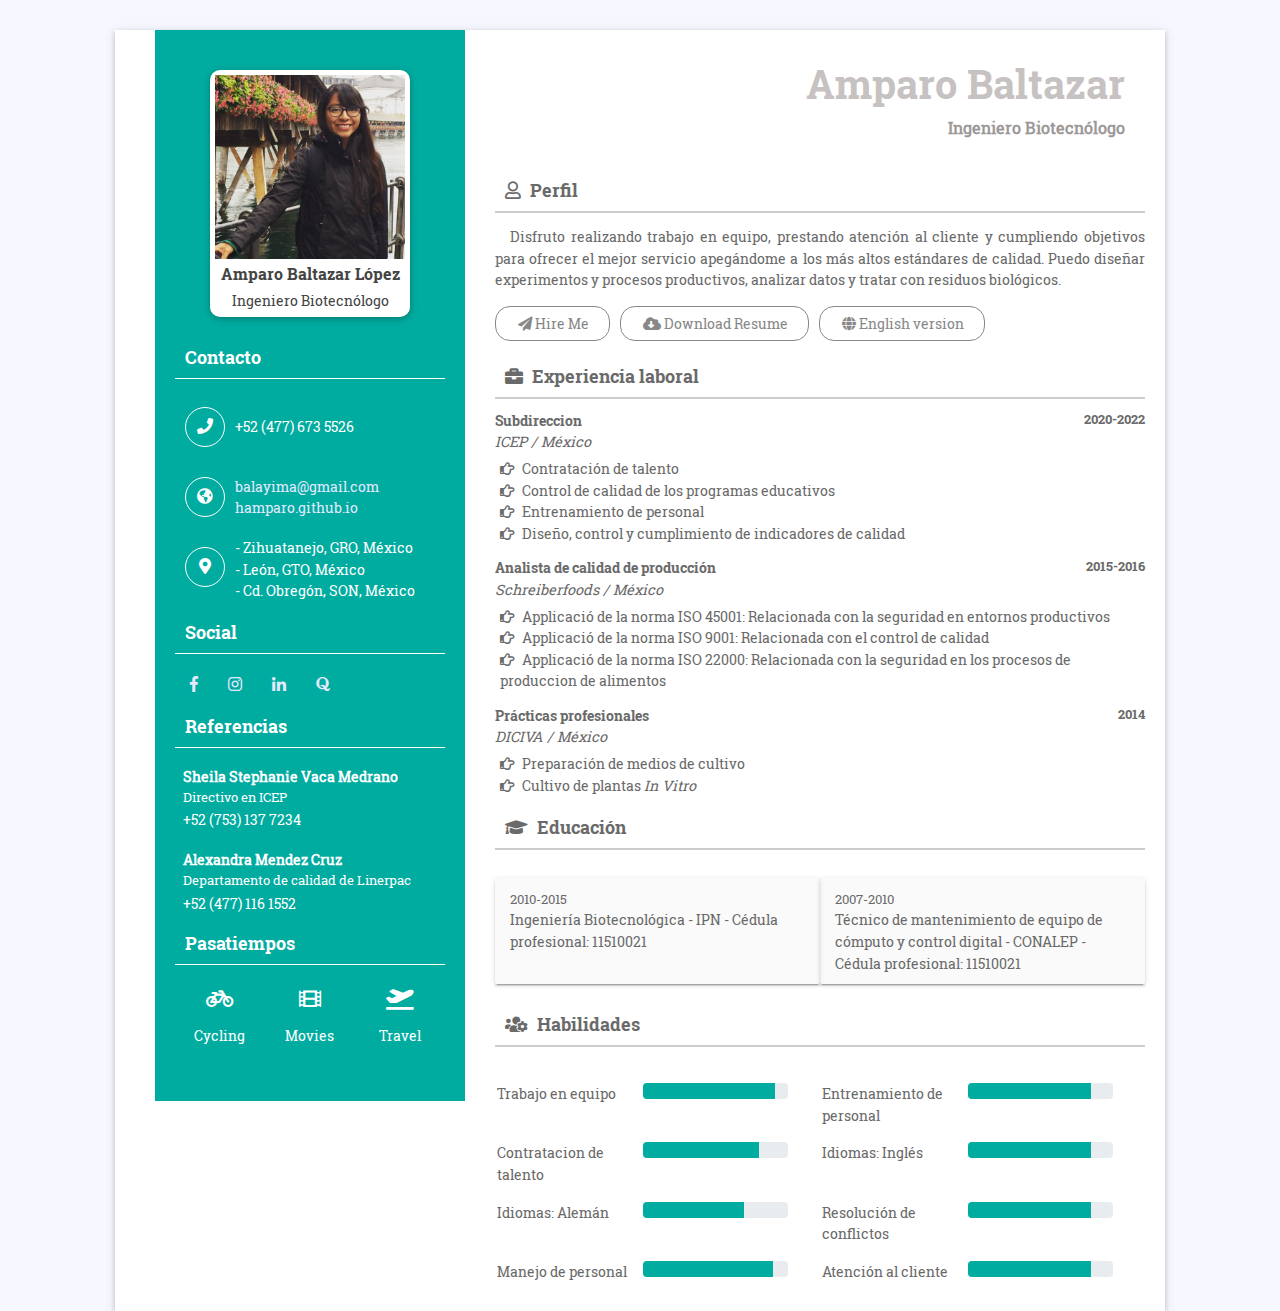
==== index_es.html @ c4317bfc "minor corrections" ====
<!doctype html>
<html lang="en">

<head>
    <meta charset="utf-8">
    <meta name="viewport" content="width=device-width, initial-scale=1, shrink-to-fit=no">
    <title> Amparo Baltazar López | Ingeniero Biotecnólogo</title>

    <link rel="shortcut icon" href="assets/images/fav.jpg">
    <link rel="stylesheet" href="assets/css/bootstrap.min.css">
    <link rel="stylesheet" href="assets/css/fontawsom-all.min.css">
    <link rel="stylesheet" type="text/css" href="assets/css/style.css" />
</head>

<body>
    <div class="container-fluid overcover">
        <div class="container profile-box">
            <div class="row">
                <div class="col-md-4 left-co">
                    <div class="left-side">
                        <div class="profile-info">
                            <img src="./assets/images/profileAmp.png" alt="">
                            <h3>Amparo Baltazar López</h3>
                            <span>Ingeniero Biotecnólogo</span>
                        </div>
                        <h4 class="ltitle">Contacto</h4>
                        <div class="contact-box pb0">
                            <div class="icon">
                                <i class="fas fa-phone"></i>
                            </div>
                            <div class="detail">
                                +52 (477) 673 5526
                            </div>
                        </div>
                        <div class="contact-box pb0">
                            <div class="icon">
                                <i class="fas fa-globe-americas"></i>
                            </div>
                            <div class="detail">
                                <a href="mailto:balayima@gmail.com">balayima@gmail.com</a> 
                                <br>
                                <a href="https://hamparo.github.io/">hamparo.github.io</a> 
                            </div>
                        </div>
                        <div class="contact-box">
                            <div class="icon">
                                <i class="fas fa-map-marker-alt"></i>
                            </div>
                            <div class="detail">
                                - Zihuatanejo, GRO, México
                                <br>
                                - León, GTO, México
                                <br>
                                - Cd. Obregón, SON, México
                            </div>
                        </div>
                        <h4 class="ltitle">Social</h4>
                        <ul class="row social-link no-margin">
                            <a href="https://www.facebook.com/amparo.baltazar.5"><li><i class="fab fa-facebook-f"></i></li></a>
                            <a href="https://www.instagram.com/hammparo/"><li><i class="fab fa-instagram"></i></li></a>
                            <!-- <li><i class="fab fa-google-plus-g"></i></li> -->
                            <a href="https://www.linkedin.com/in/amparo-baltazar-75599abb/?originalSubdomain=mx"><li><i class="fab fa-linkedin-in"></i></li></a>
                            <a href="https://es.quora.com/profile/Amparo-Baltazar-L%C3%B3pez"><li><i class="fab fa-quora"></i></li></a>
                        </ul>
                        <h4 class="ltitle">Referencias</h4>

                        <div class="refer-cov">
                            <b>Sheila Stephanie Vaca Medrano</b>
                            <p>Directivo en ICEP</p>
                            <span>+52 (753) 137 7234</span>
                        </div>
                        <div class="refer-cov">
                            <b>Alexandra Mendez Cruz</b>
                            <p>Departamento de calidad de Linerpac </p>
                            <span>+52 (477) 116 1552</span>
                        </div>
                        <h4 class="ltitle">Pasatiempos</h4>
                        <ul class="hoby row no-margin">
                            <!-- <li><i class="fas fa-pencil-alt"></i> <br> Writing</li> -->
                            <li><i class="fas fa-bicycle"></i> <br> Cycling</li>
                            <!-- <li><i class="fas fa-futbol"></i> <br> Football</li> -->
                            <li><i class="fas fa-film"></i><br> Movies</li>
                            <li><i class="fas fa-plane-departure"></i> <br>Travel</li>
                            <!-- <li><i class="fas fa-gamepad"></i> <br> Games</li> -->
                            
                        </ul>
                    </div>
                </div>
                <div class="col-md-8 rt-div">
                    <div class="rit-cover">
                        <div class="hotkey">
                            <h1 class="">Amparo Baltazar </h1>
                            <small>Ingeniero Biotecnólogo</small>
                        </div>
                        <h2 class="rit-titl"><i class="far fa-user"></i> Perfil</h2>
                        <div class="about">
                            <p>
                                Disfruto realizando trabajo en equipo, prestando atención al cliente y cumpliendo objetivos para ofrecer el mejor servicio apegándome a los más altos estándares de calidad. 
                                Puedo diseñar experimentos y procesos productivos, analizar datos y tratar con residuos biológicos. 
                            </p>
                            <div class="btn-ro row no-margin">
                                <ul class="btn-link">
                                    <li>
                                        <a href="mailto:balayima@gmail.com"><i class="fas fa-paper-plane"></i> Hire Me</a>
                                    </li>
                                    <li>
                                        <a href="#"><i class="fas fa-cloud-download-alt"></i> Download Resume</a>
                                    </li>
                                    <li>
                                        <a href="./index.html"><i class="fas fa-globe"></i> English version</a>
                                    </li>
                                </ul>
                            </div>
                        </div>

                        <h2 class="rit-titl"><i class="fas fa-briefcase"></i> Experiencia laboral</h2>
                        <div class="work-exp">
                            <h6> Subdireccion <span>2020-2022</span></h6>
                            <i>ICEP / México</i>
                            <ul>
                                <li><i class="far fa-hand-point-right"></i> Contratación de talento </li>
                                <li><i class="far fa-hand-point-right"></i> Control de calidad de los programas educativos </li>
                                <li><i class="far fa-hand-point-right"></i> Entrenamiento de personal </li>
                                <li><i class="far fa-hand-point-right"></i> Diseño, control y cumplimiento de indicadores de calidad </li>
                            </ul>
                        </div>
                        <div class="work-exp">
                            <h6> Analista de calidad de producción <span>2015-2016</span></h6>
                            <i>Schreiberfoods / México </i>
                            <ul>
                                <li><i class="far fa-hand-point-right"></i> Applicació de la norma ISO 45001: Relacionada con la seguridad en entornos productivos</li>
                                
                                <li><i class="far fa-hand-point-right"></i> Applicació de la norma ISO 9001: Relacionada con el control de calidad </li>
                                <li><i class="far fa-hand-point-right"></i> Applicació de la norma ISO 22000: Relacionada con la seguridad en los procesos de produccion de alimentos </li>
                            </ul>
                        </div>
                        <div class="work-exp">
                            <h6>Prácticas profesionales<span>2014</span></h6>
                            <i>DICIVA / México</i>
                            <ul>
                                <li><i class="far fa-hand-point-right"></i> Preparación de medios de cultivo </li>
                                <li><i class="far fa-hand-point-right"></i> Cultivo de plantas <i>In Vitro</i> </li>
                                
                            </ul>
                        </div>

                        <h2 class="rit-titl"><i class="fas fa-graduation-cap"></i> Educación</h2>
                        <div class="education">
                            <ul class="row no-margin">
                                <li class="col-md-6"><span>2010-2015</span> <br>
                                    Ingeniería Biotecnológica - IPN - Cédula profesional: 11510021</li>
                                <li class="col-md-6"><span>2007-2010</span> <br>
                                    Técnico de mantenimiento de equipo de cómputo y control digital - CONALEP - Cédula profesional: 11510021</li>
                                <!-- <li class="col-md-6"><span>2013-2015</span> <br>
                                    Master Degree - Cambridg University</li>
                                <li class="col-md-6"><span>2013-2015</span> <br>
                                    Master Degree - Cambridg University</li> -->
                            </ul>
                        </div>

                        <h2 class="rit-titl"><i class="fas fa-users-cog"></i> Habilidades</h2>
                        <div class="profess-cover row no-margin">
                            <div class="col-md-6">
                                <div class=" prog-row row">
                                    <div class="col-sm-6">
                                        Trabajo en equipo
                                    </div>
                                    <div class="col-sm-6">
                                        <div class="progress">
                                            <div class="progress-bar" role="progressbar" style="width: 91%" aria-valuenow="25" aria-valuemin="0" aria-valuemax="100"></div>
                                        </div>
                                    </div>
                                </div>
                            </div>
                            <div class="col-md-6">
                                <div class="row prog-row">
                                    <div class="col-sm-6">
                                        Entrenamiento de personal
                                    </div>
                                    <div class="col-sm-6">
                                        <div class="progress">
                                            <div class="progress-bar" role="progressbar" style="width: 85%" aria-valuenow="25" aria-valuemin="0" aria-valuemax="100"></div>
                                        </div>
                                    </div>
                                </div>
                            </div>

                            <div class="col-md-6">
                                <div class="row prog-row">
                                    <div class="col-sm-6">
                                        Contratacion de talento
                                    </div>
                                    <div class="col-sm-6">
                                        <div class="progress">
                                            <div class="progress-bar" role="progressbar" style="width: 80%" aria-valuenow="25" aria-valuemin="0" aria-valuemax="100"></div>
                                        </div>
                                    </div>
                                </div>
                            </div>
                            <div class="col-md-6">
                                <div class="row prog-row">
                                    <div class="col-sm-6">
                                        Idiomas: Inglés
                                    </div>
                                    <div class="col-sm-6">
                                        <div class="progress">
                                            <div class="progress-bar" role="progressbar" style="width: 85%" aria-valuenow="25" aria-valuemin="0" aria-valuemax="100"></div>
                                        </div>
                                    </div>
                                </div>
                            </div>
                            <div class="col-md-6">
                                <div class="row prog-row">
                                    <div class="col-sm-6">
                                        Idiomas: Alemán
                                    </div>
                                    <div class="col-sm-6">
                                        <div class="progress">
                                            <div class="progress-bar" role="progressbar" style="width: 70%" aria-valuenow="25" aria-valuemin="0" aria-valuemax="100"></div>
                                        </div>
                                    </div>
                                </div>
                            </div>
                            <div class="col-md-6">
                                <div class="row prog-row">
                                    <div class="col-sm-6">
                                        Resolución de conflictos
                                    </div>
                                    <div class="col-sm-6">
                                        <div class="progress">
                                            <div class="progress-bar" role="progressbar" style="width: 85%" aria-valuenow="25" aria-valuemin="0" aria-valuemax="100"></div>
                                        </div>
                                    </div>
                                </div>
                            </div>
                            <div class="col-md-6">
                                <div class="row prog-row">
                                    <div class="col-sm-6">
                                        Manejo de personal
                                    </div>
                                    <div class="col-sm-6">
                                        <div class="progress">
                                            <div class="progress-bar" role="progressbar" style="width: 90%" aria-valuenow="25" aria-valuemin="0" aria-valuemax="100"></div>
                                        </div>
                                    </div>
                                </div>
                            </div>
                            <div class="col-md-6">
                                <div class="row prog-row">
                                    <div class="col-sm-6">
                                        Atención al cliente
                                    </div>
                                    <div class="col-sm-6">
                                        <div class="progress">
                                            <div class="progress-bar" role="progressbar" style="width: 85%" aria-valuenow="25" aria-valuemin="0" aria-valuemax="100"></div>
                                        </div>
                                    </div>
                                </div>
                            </div>





                        </div>
                    </div>
                </div>
            </div>
        </div>
    </div>
</body>

<script src="assets/js/jquery-3.2.1.min.js"></script>
<script src="assets/js/popper.min.js"></script>
<script src="assets/js/bootstrap.min.js"></script>
<script src="assets/js/script.js"></script>


</html>
---- assets/css/fontawsom-all.min.css ----
/*!
 * Font Awesome Free 5.3.1 by @fontawesome - https://fontawesome.com
 * License - https://fontawesome.com/license/free (Icons: CC BY 4.0, Fonts: SIL OFL 1.1, Code: MIT License)
 */
.fa,.fab,.fal,.far,.fas{-moz-osx-font-smoothing:grayscale;-webkit-font-smoothing:antialiased;display:inline-block;font-style:normal;font-variant:normal;text-rendering:auto;line-height:1}.fa-lg{font-size:1.33333em;line-height:.75em;vertical-align:-.0667em}.fa-xs{font-size:.75em}.fa-sm{font-size:.875em}.fa-1x{font-size:1em}.fa-2x{font-size:2em}.fa-3x{font-size:3em}.fa-4x{font-size:4em}.fa-5x{font-size:5em}.fa-6x{font-size:6em}.fa-7x{font-size:7em}.fa-8x{font-size:8em}.fa-9x{font-size:9em}.fa-10x{font-size:10em}.fa-fw{text-align:center;width:1.25em}.fa-ul{list-style-type:none;margin-left:2.5em;padding-left:0}.fa-ul>li{position:relative}.fa-li{left:-2em;position:absolute;text-align:center;width:2em;line-height:inherit}.fa-border{border:.08em solid #eee;border-radius:.1em;padding:.2em .25em .15em}.fa-pull-left{float:left}.fa-pull-right{float:right}.fa.fa-pull-left,.fab.fa-pull-left,.fal.fa-pull-left,.far.fa-pull-left,.fas.fa-pull-left{margin-right:.3em}.fa.fa-pull-right,.fab.fa-pull-right,.fal.fa-pull-right,.far.fa-pull-right,.fas.fa-pull-right{margin-left:.3em}.fa-spin{animation:fa-spin 2s infinite linear}.fa-pulse{animation:fa-spin 1s infinite steps(8)}@keyframes fa-spin{0%{transform:rotate(0deg)}to{transform:rotate(1turn)}}.fa-rotate-90{-ms-filter:"progid:DXImageTransform.Microsoft.BasicImage(rotation=1)";transform:rotate(90deg)}.fa-rotate-180{-ms-filter:"progid:DXImageTransform.Microsoft.BasicImage(rotation=2)";transform:rotate(180deg)}.fa-rotate-270{-ms-filter:"progid:DXImageTransform.Microsoft.BasicImage(rotation=3)";transform:rotate(270deg)}.fa-flip-horizontal{-ms-filter:"progid:DXImageTransform.Microsoft.BasicImage(rotation=0, mirror=1)";transform:scaleX(-1)}.fa-flip-vertical{transform:scaleY(-1)}.fa-flip-horizontal.fa-flip-vertical,.fa-flip-vertical{-ms-filter:"progid:DXImageTransform.Microsoft.BasicImage(rotation=2, mirror=1)"}.fa-flip-horizontal.fa-flip-vertical{transform:scale(-1)}:root .fa-flip-horizontal,:root .fa-flip-vertical,:root .fa-rotate-90,:root .fa-rotate-180,:root .fa-rotate-270{-webkit-filter:none;filter:none}.fa-stack{display:inline-block;height:2em;line-height:2em;position:relative;vertical-align:middle;width:2em}.fa-stack-1x,.fa-stack-2x{left:0;position:absolute;text-align:center;width:100%}.fa-stack-1x{line-height:inherit}.fa-stack-2x{font-size:2em}.fa-inverse{color:#fff}.fa-500px:before{content:"\f26e"}.fa-accessible-icon:before{content:"\f368"}.fa-accusoft:before{content:"\f369"}.fa-ad:before{content:"\f641"}.fa-address-book:before{content:"\f2b9"}.fa-address-card:before{content:"\f2bb"}.fa-adjust:before{content:"\f042"}.fa-adn:before{content:"\f170"}.fa-adversal:before{content:"\f36a"}.fa-affiliatetheme:before{content:"\f36b"}.fa-air-freshener:before{content:"\f5d0"}.fa-algolia:before{content:"\f36c"}.fa-align-center:before{content:"\f037"}.fa-align-justify:before{content:"\f039"}.fa-align-left:before{content:"\f036"}.fa-align-right:before{content:"\f038"}.fa-alipay:before{content:"\f642"}.fa-allergies:before{content:"\f461"}.fa-amazon:before{content:"\f270"}.fa-amazon-pay:before{content:"\f42c"}.fa-ambulance:before{content:"\f0f9"}.fa-american-sign-language-interpreting:before{content:"\f2a3"}.fa-amilia:before{content:"\f36d"}.fa-anchor:before{content:"\f13d"}.fa-android:before{content:"\f17b"}.fa-angellist:before{content:"\f209"}.fa-angle-double-down:before{content:"\f103"}.fa-angle-double-left:before{content:"\f100"}.fa-angle-double-right:before{content:"\f101"}.fa-angle-double-up:before{content:"\f102"}.fa-angle-down:before{content:"\f107"}.fa-angle-left:before{content:"\f104"}.fa-angle-right:before{content:"\f105"}.fa-angle-up:before{content:"\f106"}.fa-angry:before{content:"\f556"}.fa-angrycreative:before{content:"\f36e"}.fa-angular:before{content:"\f420"}.fa-ankh:before{content:"\f644"}.fa-app-store:before{content:"\f36f"}.fa-app-store-ios:before{content:"\f370"}.fa-apper:before{content:"\f371"}.fa-apple:before{content:"\f179"}.fa-apple-alt:before{content:"\f5d1"}.fa-apple-pay:before{content:"\f415"}.fa-archive:before{content:"\f187"}.fa-archway:before{content:"\f557"}.fa-arrow-alt-circle-down:before{content:"\f358"}.fa-arrow-alt-circle-left:before{content:"\f359"}.fa-arrow-alt-circle-right:before{content:"\f35a"}.fa-arrow-alt-circle-up:before{content:"\f35b"}.fa-arrow-circle-down:before{content:"\f0ab"}.fa-arrow-circle-left:before{content:"\f0a8"}.fa-arrow-circle-right:before{content:"\f0a9"}.fa-arrow-circle-up:before{content:"\f0aa"}.fa-arrow-down:before{content:"\f063"}.fa-arrow-left:before{content:"\f060"}.fa-arrow-right:before{content:"\f061"}.fa-arrow-up:before{content:"\f062"}.fa-arrows-alt:before{content:"\f0b2"}.fa-arrows-alt-h:before{content:"\f337"}.fa-arrows-alt-v:before{content:"\f338"}.fa-assistive-listening-systems:before{content:"\f2a2"}.fa-asterisk:before{content:"\f069"}.fa-asymmetrik:before{content:"\f372"}.fa-at:before{content:"\f1fa"}.fa-atlas:before{content:"\f558"}.fa-atom:before{content:"\f5d2"}.fa-audible:before{content:"\f373"}.fa-audio-description:before{content:"\f29e"}.fa-autoprefixer:before{content:"\f41c"}.fa-avianex:before{content:"\f374"}.fa-aviato:before{content:"\f421"}.fa-award:before{content:"\f559"}.fa-aws:before{content:"\f375"}.fa-backspace:before{content:"\f55a"}.fa-backward:before{content:"\f04a"}.fa-balance-scale:before{content:"\f24e"}.fa-ban:before{content:"\f05e"}.fa-band-aid:before{content:"\f462"}.fa-bandcamp:before{content:"\f2d5"}.fa-barcode:before{content:"\f02a"}.fa-bars:before{content:"\f0c9"}.fa-baseball-ball:before{content:"\f433"}.fa-basketball-ball:before{content:"\f434"}.fa-bath:before{content:"\f2cd"}.fa-battery-empty:before{content:"\f244"}.fa-battery-full:before{content:"\f240"}.fa-battery-half:before{content:"\f242"}.fa-battery-quarter:before{content:"\f243"}.fa-battery-three-quarters:before{content:"\f241"}.fa-bed:before{content:"\f236"}.fa-beer:before{content:"\f0fc"}.fa-behance:before{content:"\f1b4"}.fa-behance-square:before{content:"\f1b5"}.fa-bell:before{content:"\f0f3"}.fa-bell-slash:before{content:"\f1f6"}.fa-bezier-curve:before{content:"\f55b"}.fa-bible:before{content:"\f647"}.fa-bicycle:before{content:"\f206"}.fa-bimobject:before{content:"\f378"}.fa-binoculars:before{content:"\f1e5"}.fa-birthday-cake:before{content:"\f1fd"}.fa-bitbucket:before{content:"\f171"}.fa-bitcoin:before{content:"\f379"}.fa-bity:before{content:"\f37a"}.fa-black-tie:before{content:"\f27e"}.fa-blackberry:before{content:"\f37b"}.fa-blender:before{content:"\f517"}.fa-blind:before{content:"\f29d"}.fa-blogger:before{content:"\f37c"}.fa-blogger-b:before{content:"\f37d"}.fa-bluetooth:before{content:"\f293"}.fa-bluetooth-b:before{content:"\f294"}.fa-bold:before{content:"\f032"}.fa-bolt:before{content:"\f0e7"}.fa-bomb:before{content:"\f1e2"}.fa-bone:before{content:"\f5d7"}.fa-bong:before{content:"\f55c"}.fa-book:before{content:"\f02d"}.fa-book-open:before{content:"\f518"}.fa-book-reader:before{content:"\f5da"}.fa-bookmark:before{content:"\f02e"}.fa-bowling-ball:before{content:"\f436"}.fa-box:before{content:"\f466"}.fa-box-open:before{content:"\f49e"}.fa-boxes:before{content:"\f468"}.fa-braille:before{content:"\f2a1"}.fa-brain:before{content:"\f5dc"}.fa-briefcase:before{content:"\f0b1"}.fa-briefcase-medical:before{content:"\f469"}.fa-broadcast-tower:before{content:"\f519"}.fa-broom:before{content:"\f51a"}.fa-brush:before{content:"\f55d"}.fa-btc:before{content:"\f15a"}.fa-bug:before{content:"\f188"}.fa-building:before{content:"\f1ad"}.fa-bullhorn:before{content:"\f0a1"}.fa-bullseye:before{content:"\f140"}.fa-burn:before{content:"\f46a"}.fa-buromobelexperte:before{content:"\f37f"}.fa-bus:before{content:"\f207"}.fa-bus-alt:before{content:"\f55e"}.fa-business-time:before{content:"\f64a"}.fa-buysellads:before{content:"\f20d"}.fa-calculator:before{content:"\f1ec"}.fa-calendar:before{content:"\f133"}.fa-calendar-alt:before{content:"\f073"}.fa-calendar-check:before{content:"\f274"}.fa-calendar-minus:before{content:"\f272"}.fa-calendar-plus:before{content:"\f271"}.fa-calendar-times:before{content:"\f273"}.fa-camera:before{content:"\f030"}.fa-camera-retro:before{content:"\f083"}.fa-cannabis:before{content:"\f55f"}.fa-capsules:before{content:"\f46b"}.fa-car:before{content:"\f1b9"}.fa-car-alt:before{content:"\f5de"}.fa-car-battery:before{content:"\f5df"}.fa-car-crash:before{content:"\f5e1"}.fa-car-side:before{content:"\f5e4"}.fa-caret-down:before{content:"\f0d7"}.fa-caret-left:before{content:"\f0d9"}.fa-caret-right:before{content:"\f0da"}.fa-caret-square-down:before{content:"\f150"}.fa-caret-square-left:before{content:"\f191"}.fa-caret-square-right:before{content:"\f152"}.fa-caret-square-up:before{content:"\f151"}.fa-caret-up:before{content:"\f0d8"}.fa-cart-arrow-down:before{content:"\f218"}.fa-cart-plus:before{content:"\f217"}.fa-cc-amazon-pay:before{content:"\f42d"}.fa-cc-amex:before{content:"\f1f3"}.fa-cc-apple-pay:before{content:"\f416"}.fa-cc-diners-club:before{content:"\f24c"}.fa-cc-discover:before{content:"\f1f2"}.fa-cc-jcb:before{content:"\f24b"}.fa-cc-mastercard:before{content:"\f1f1"}.fa-cc-paypal:before{content:"\f1f4"}.fa-cc-stripe:before{content:"\f1f5"}.fa-cc-visa:before{content:"\f1f0"}.fa-centercode:before{content:"\f380"}.fa-certificate:before{content:"\f0a3"}.fa-chalkboard:before{content:"\f51b"}.fa-chalkboard-teacher:before{content:"\f51c"}.fa-charging-station:before{content:"\f5e7"}.fa-chart-area:before{content:"\f1fe"}.fa-chart-bar:before{content:"\f080"}.fa-chart-line:before{content:"\f201"}.fa-chart-pie:before{content:"\f200"}.fa-check:before{content:"\f00c"}.fa-check-circle:before{content:"\f058"}.fa-check-double:before{content:"\f560"}.fa-check-square:before{content:"\f14a"}.fa-chess:before{content:"\f439"}.fa-chess-bishop:before{content:"\f43a"}.fa-chess-board:before{content:"\f43c"}.fa-chess-king:before{content:"\f43f"}.fa-chess-knight:before{content:"\f441"}.fa-chess-pawn:before{content:"\f443"}.fa-chess-queen:before{content:"\f445"}.fa-chess-rook:before{content:"\f447"}.fa-chevron-circle-down:before{content:"\f13a"}.fa-chevron-circle-left:before{content:"\f137"}.fa-chevron-circle-right:before{content:"\f138"}.fa-chevron-circle-up:before{content:"\f139"}.fa-chevron-down:before{content:"\f078"}.fa-chevron-left:before{content:"\f053"}.fa-chevron-right:before{content:"\f054"}.fa-chevron-up:before{content:"\f077"}.fa-child:before{content:"\f1ae"}.fa-chrome:before{content:"\f268"}.fa-church:before{content:"\f51d"}.fa-circle:before{content:"\f111"}.fa-circle-notch:before{content:"\f1ce"}.fa-city:before{content:"\f64f"}.fa-clipboard:before{content:"\f328"}.fa-clipboard-check:before{content:"\f46c"}.fa-clipboard-list:before{content:"\f46d"}.fa-clock:before{content:"\f017"}.fa-clone:before{content:"\f24d"}.fa-closed-captioning:before{content:"\f20a"}.fa-cloud:before{content:"\f0c2"}.fa-cloud-download-alt:before{content:"\f381"}.fa-cloud-upload-alt:before{content:"\f382"}.fa-cloudscale:before{content:"\f383"}.fa-cloudsmith:before{content:"\f384"}.fa-cloudversify:before{content:"\f385"}.fa-cocktail:before{content:"\f561"}.fa-code:before{content:"\f121"}.fa-code-branch:before{content:"\f126"}.fa-codepen:before{content:"\f1cb"}.fa-codiepie:before{content:"\f284"}.fa-coffee:before{content:"\f0f4"}.fa-cog:before{content:"\f013"}.fa-cogs:before{content:"\f085"}.fa-coins:before{content:"\f51e"}.fa-columns:before{content:"\f0db"}.fa-comment:before{content:"\f075"}.fa-comment-alt:before{content:"\f27a"}.fa-comment-dollar:before{content:"\f651"}.fa-comment-dots:before{content:"\f4ad"}.fa-comment-slash:before{content:"\f4b3"}.fa-comments:before{content:"\f086"}.fa-comments-dollar:before{content:"\f653"}.fa-compact-disc:before{content:"\f51f"}.fa-compass:before{content:"\f14e"}.fa-compress:before{content:"\f066"}.fa-concierge-bell:before{content:"\f562"}.fa-connectdevelop:before{content:"\f20e"}.fa-contao:before{content:"\f26d"}.fa-cookie:before{content:"\f563"}.fa-cookie-bite:before{content:"\f564"}.fa-copy:before{content:"\f0c5"}.fa-copyright:before{content:"\f1f9"}.fa-couch:before{content:"\f4b8"}.fa-cpanel:before{content:"\f388"}.fa-creative-commons:before{content:"\f25e"}.fa-creative-commons-by:before{content:"\f4e7"}.fa-creative-commons-nc:before{content:"\f4e8"}.fa-creative-commons-nc-eu:before{content:"\f4e9"}.fa-creative-commons-nc-jp:before{content:"\f4ea"}.fa-creative-commons-nd:before{content:"\f4eb"}.fa-creative-commons-pd:before{content:"\f4ec"}.fa-creative-commons-pd-alt:before{content:"\f4ed"}.fa-creative-commons-remix:before{content:"\f4ee"}.fa-creative-commons-sa:before{content:"\f4ef"}.fa-creative-commons-sampling:before{content:"\f4f0"}.fa-creative-commons-sampling-plus:before{content:"\f4f1"}.fa-creative-commons-share:before{content:"\f4f2"}.fa-credit-card:before{content:"\f09d"}.fa-crop:before{content:"\f125"}.fa-crop-alt:before{content:"\f565"}.fa-cross:before{content:"\f654"}.fa-crosshairs:before{content:"\f05b"}.fa-crow:before{content:"\f520"}.fa-crown:before{content:"\f521"}.fa-css3:before{content:"\f13c"}.fa-css3-alt:before{content:"\f38b"}.fa-cube:before{content:"\f1b2"}.fa-cubes:before{content:"\f1b3"}.fa-cut:before{content:"\f0c4"}.fa-cuttlefish:before{content:"\f38c"}.fa-d-and-d:before{content:"\f38d"}.fa-dashcube:before{content:"\f210"}.fa-database:before{content:"\f1c0"}.fa-deaf:before{content:"\f2a4"}.fa-delicious:before{content:"\f1a5"}.fa-deploydog:before{content:"\f38e"}.fa-deskpro:before{content:"\f38f"}.fa-desktop:before{content:"\f108"}.fa-deviantart:before{content:"\f1bd"}.fa-dharmachakra:before{content:"\f655"}.fa-diagnoses:before{content:"\f470"}.fa-dice:before{content:"\f522"}.fa-dice-five:before{content:"\f523"}.fa-dice-four:before{content:"\f524"}.fa-dice-one:before{content:"\f525"}.fa-dice-six:before{content:"\f526"}.fa-dice-three:before{content:"\f527"}.fa-dice-two:before{content:"\f528"}.fa-digg:before{content:"\f1a6"}.fa-digital-ocean:before{content:"\f391"}.fa-digital-tachograph:before{content:"\f566"}.fa-directions:before{content:"\f5eb"}.fa-discord:before{content:"\f392"}.fa-discourse:before{content:"\f393"}.fa-divide:before{content:"\f529"}.fa-dizzy:before{content:"\f567"}.fa-dna:before{content:"\f471"}.fa-dochub:before{content:"\f394"}.fa-docker:before{content:"\f395"}.fa-dollar-sign:before{content:"\f155"}.fa-dolly:before{content:"\f472"}.fa-dolly-flatbed:before{content:"\f474"}.fa-donate:before{content:"\f4b9"}.fa-door-closed:before{content:"\f52a"}.fa-door-open:before{content:"\f52b"}.fa-dot-circle:before{content:"\f192"}.fa-dove:before{content:"\f4ba"}.fa-download:before{content:"\f019"}.fa-draft2digital:before{content:"\f396"}.fa-drafting-compass:before{content:"\f568"}.fa-draw-polygon:before{content:"\f5ee"}.fa-dribbble:before{content:"\f17d"}.fa-dribbble-square:before{content:"\f397"}.fa-dropbox:before{content:"\f16b"}.fa-drum:before{content:"\f569"}.fa-drum-steelpan:before{content:"\f56a"}.fa-drupal:before{content:"\f1a9"}.fa-dumbbell:before{content:"\f44b"}.fa-dyalog:before{content:"\f399"}.fa-earlybirds:before{content:"\f39a"}.fa-ebay:before{content:"\f4f4"}.fa-edge:before{content:"\f282"}.fa-edit:before{content:"\f044"}.fa-eject:before{content:"\f052"}.fa-elementor:before{content:"\f430"}.fa-ellipsis-h:before{content:"\f141"}.fa-ellipsis-v:before{content:"\f142"}.fa-ello:before{content:"\f5f1"}.fa-ember:before{content:"\f423"}.fa-empire:before{content:"\f1d1"}.fa-envelope:before{content:"\f0e0"}.fa-envelope-open:before{content:"\f2b6"}.fa-envelope-open-text:before{content:"\f658"}.fa-envelope-square:before{content:"\f199"}.fa-envira:before{content:"\f299"}.fa-equals:before{content:"\f52c"}.fa-eraser:before{content:"\f12d"}.fa-erlang:before{content:"\f39d"}.fa-ethereum:before{content:"\f42e"}.fa-etsy:before{content:"\f2d7"}.fa-euro-sign:before{content:"\f153"}.fa-exchange-alt:before{content:"\f362"}.fa-exclamation:before{content:"\f12a"}.fa-exclamation-circle:before{content:"\f06a"}.fa-exclamation-triangle:before{content:"\f071"}.fa-expand:before{content:"\f065"}.fa-expand-arrows-alt:before{content:"\f31e"}.fa-expeditedssl:before{content:"\f23e"}.fa-external-link-alt:before{content:"\f35d"}.fa-external-link-square-alt:before{content:"\f360"}.fa-eye:before{content:"\f06e"}.fa-eye-dropper:before{content:"\f1fb"}.fa-eye-slash:before{content:"\f070"}.fa-facebook:before{content:"\f09a"}.fa-facebook-f:before{content:"\f39e"}.fa-facebook-messenger:before{content:"\f39f"}.fa-facebook-square:before{content:"\f082"}.fa-fast-backward:before{content:"\f049"}.fa-fast-forward:before{content:"\f050"}.fa-fax:before{content:"\f1ac"}.fa-feather:before{content:"\f52d"}.fa-feather-alt:before{content:"\f56b"}.fa-female:before{content:"\f182"}.fa-fighter-jet:before{content:"\f0fb"}.fa-file:before{content:"\f15b"}.fa-file-alt:before{content:"\f15c"}.fa-file-archive:before{content:"\f1c6"}.fa-file-audio:before{content:"\f1c7"}.fa-file-code:before{content:"\f1c9"}.fa-file-contract:before{content:"\f56c"}.fa-file-download:before{content:"\f56d"}.fa-file-excel:before{content:"\f1c3"}.fa-file-export:before{content:"\f56e"}.fa-file-image:before{content:"\f1c5"}.fa-file-import:before{content:"\f56f"}.fa-file-invoice:before{content:"\f570"}.fa-file-invoice-dollar:before{content:"\f571"}.fa-file-medical:before{content:"\f477"}.fa-file-medical-alt:before{content:"\f478"}.fa-file-pdf:before{content:"\f1c1"}.fa-file-powerpoint:before{content:"\f1c4"}.fa-file-prescription:before{content:"\f572"}.fa-file-signature:before{content:"\f573"}.fa-file-upload:before{content:"\f574"}.fa-file-video:before{content:"\f1c8"}.fa-file-word:before{content:"\f1c2"}.fa-fill:before{content:"\f575"}.fa-fill-drip:before{content:"\f576"}.fa-film:before{content:"\f008"}.fa-filter:before{content:"\f0b0"}.fa-fingerprint:before{content:"\f577"}.fa-fire:before{content:"\f06d"}.fa-fire-extinguisher:before{content:"\f134"}.fa-firefox:before{content:"\f269"}.fa-first-aid:before{content:"\f479"}.fa-first-order:before{content:"\f2b0"}.fa-first-order-alt:before{content:"\f50a"}.fa-firstdraft:before{content:"\f3a1"}.fa-fish:before{content:"\f578"}.fa-flag:before{content:"\f024"}.fa-flag-checkered:before{content:"\f11e"}.fa-flask:before{content:"\f0c3"}.fa-flickr:before{content:"\f16e"}.fa-flipboard:before{content:"\f44d"}.fa-flushed:before{content:"\f579"}.fa-fly:before{content:"\f417"}.fa-folder:before{content:"\f07b"}.fa-folder-minus:before{content:"\f65d"}.fa-folder-open:before{content:"\f07c"}.fa-folder-plus:before{content:"\f65e"}.fa-font:before{content:"\f031"}.fa-font-awesome:before{content:"\f2b4"}.fa-font-awesome-alt:before{content:"\f35c"}.fa-font-awesome-flag:before{content:"\f425"}.fa-font-awesome-logo-full:before{content:"\f4e6"}.fa-fonticons:before{content:"\f280"}.fa-fonticons-fi:before{content:"\f3a2"}.fa-football-ball:before{content:"\f44e"}.fa-fort-awesome:before{content:"\f286"}.fa-fort-awesome-alt:before{content:"\f3a3"}.fa-forumbee:before{content:"\f211"}.fa-forward:before{content:"\f04e"}.fa-foursquare:before{content:"\f180"}.fa-free-code-camp:before{content:"\f2c5"}.fa-freebsd:before{content:"\f3a4"}.fa-frog:before{content:"\f52e"}.fa-frown:before{content:"\f119"}.fa-frown-open:before{content:"\f57a"}.fa-fulcrum:before{content:"\f50b"}.fa-funnel-dollar:before{content:"\f662"}.fa-futbol:before{content:"\f1e3"}.fa-galactic-republic:before{content:"\f50c"}.fa-galactic-senate:before{content:"\f50d"}.fa-gamepad:before{content:"\f11b"}.fa-gas-pump:before{content:"\f52f"}.fa-gavel:before{content:"\f0e3"}.fa-gem:before{content:"\f3a5"}.fa-genderless:before{content:"\f22d"}.fa-get-pocket:before{content:"\f265"}.fa-gg:before{content:"\f260"}.fa-gg-circle:before{content:"\f261"}.fa-gift:before{content:"\f06b"}.fa-git:before{content:"\f1d3"}.fa-git-square:before{content:"\f1d2"}.fa-github:before{content:"\f09b"}.fa-github-alt:before{content:"\f113"}.fa-github-square:before{content:"\f092"}.fa-gitkraken:before{content:"\f3a6"}.fa-gitlab:before{content:"\f296"}.fa-gitter:before{content:"\f426"}.fa-glass-martini:before{content:"\f000"}.fa-glass-martini-alt:before{content:"\f57b"}.fa-glasses:before{content:"\f530"}.fa-glide:before{content:"\f2a5"}.fa-glide-g:before{content:"\f2a6"}.fa-globe:before{content:"\f0ac"}.fa-globe-africa:before{content:"\f57c"}.fa-globe-americas:before{content:"\f57d"}.fa-globe-asia:before{content:"\f57e"}.fa-gofore:before{content:"\f3a7"}.fa-golf-ball:before{content:"\f450"}.fa-goodreads:before{content:"\f3a8"}.fa-goodreads-g:before{content:"\f3a9"}.fa-google:before{content:"\f1a0"}.fa-google-drive:before{content:"\f3aa"}.fa-google-play:before{content:"\f3ab"}.fa-google-plus:before{content:"\f2b3"}.fa-google-plus-g:before{content:"\f0d5"}.fa-google-plus-square:before{content:"\f0d4"}.fa-google-wallet:before{content:"\f1ee"}.fa-gopuram:before{content:"\f664"}.fa-graduation-cap:before{content:"\f19d"}.fa-gratipay:before{content:"\f184"}.fa-grav:before{content:"\f2d6"}.fa-greater-than:before{content:"\f531"}.fa-greater-than-equal:before{content:"\f532"}.fa-grimace:before{content:"\f57f"}.fa-grin:before{content:"\f580"}.fa-grin-alt:before{content:"\f581"}.fa-grin-beam:before{content:"\f582"}.fa-grin-beam-sweat:before{content:"\f583"}.fa-grin-hearts:before{content:"\f584"}.fa-grin-squint:before{content:"\f585"}.fa-grin-squint-tears:before{content:"\f586"}.fa-grin-stars:before{content:"\f587"}.fa-grin-tears:before{content:"\f588"}.fa-grin-tongue:before{content:"\f589"}.fa-grin-tongue-squint:before{content:"\f58a"}.fa-grin-tongue-wink:before{content:"\f58b"}.fa-grin-wink:before{content:"\f58c"}.fa-grip-horizontal:before{content:"\f58d"}.fa-grip-vertical:before{content:"\f58e"}.fa-gripfire:before{content:"\f3ac"}.fa-grunt:before{content:"\f3ad"}.fa-gulp:before{content:"\f3ae"}.fa-h-square:before{content:"\f0fd"}.fa-hacker-news:before{content:"\f1d4"}.fa-hacker-news-square:before{content:"\f3af"}.fa-hackerrank:before{content:"\f5f7"}.fa-hamsa:before{content:"\f665"}.fa-hand-holding:before{content:"\f4bd"}.fa-hand-holding-heart:before{content:"\f4be"}.fa-hand-holding-usd:before{content:"\f4c0"}.fa-hand-lizard:before{content:"\f258"}.fa-hand-paper:before{content:"\f256"}.fa-hand-peace:before{content:"\f25b"}.fa-hand-point-down:before{content:"\f0a7"}.fa-hand-point-left:before{content:"\f0a5"}.fa-hand-point-right:before{content:"\f0a4"}.fa-hand-point-up:before{content:"\f0a6"}.fa-hand-pointer:before{content:"\f25a"}.fa-hand-rock:before{content:"\f255"}.fa-hand-scissors:before{content:"\f257"}.fa-hand-spock:before{content:"\f259"}.fa-hands:before{content:"\f4c2"}.fa-hands-helping:before{content:"\f4c4"}.fa-handshake:before{content:"\f2b5"}.fa-hashtag:before{content:"\f292"}.fa-haykal:before{content:"\f666"}.fa-hdd:before{content:"\f0a0"}.fa-heading:before{content:"\f1dc"}.fa-headphones:before{content:"\f025"}.fa-headphones-alt:before{content:"\f58f"}.fa-headset:before{content:"\f590"}.fa-heart:before{content:"\f004"}.fa-heartbeat:before{content:"\f21e"}.fa-helicopter:before{content:"\f533"}.fa-highlighter:before{content:"\f591"}.fa-hips:before{content:"\f452"}.fa-hire-a-helper:before{content:"\f3b0"}.fa-history:before{content:"\f1da"}.fa-hockey-puck:before{content:"\f453"}.fa-home:before{content:"\f015"}.fa-hooli:before{content:"\f427"}.fa-hornbill:before{content:"\f592"}.fa-hospital:before{content:"\f0f8"}.fa-hospital-alt:before{content:"\f47d"}.fa-hospital-symbol:before{content:"\f47e"}.fa-hot-tub:before{content:"\f593"}.fa-hotel:before{content:"\f594"}.fa-hotjar:before{content:"\f3b1"}.fa-hourglass:before{content:"\f254"}.fa-hourglass-end:before{content:"\f253"}.fa-hourglass-half:before{content:"\f252"}.fa-hourglass-start:before{content:"\f251"}.fa-houzz:before{content:"\f27c"}.fa-html5:before{content:"\f13b"}.fa-hubspot:before{content:"\f3b2"}.fa-i-cursor:before{content:"\f246"}.fa-id-badge:before{content:"\f2c1"}.fa-id-card:before{content:"\f2c2"}.fa-id-card-alt:before{content:"\f47f"}.fa-image:before{content:"\f03e"}.fa-images:before{content:"\f302"}.fa-imdb:before{content:"\f2d8"}.fa-inbox:before{content:"\f01c"}.fa-indent:before{content:"\f03c"}.fa-industry:before{content:"\f275"}.fa-infinity:before{content:"\f534"}.fa-info:before{content:"\f129"}.fa-info-circle:before{content:"\f05a"}.fa-instagram:before{content:"\f16d"}.fa-internet-explorer:before{content:"\f26b"}.fa-ioxhost:before{content:"\f208"}.fa-italic:before{content:"\f033"}.fa-itunes:before{content:"\f3b4"}.fa-itunes-note:before{content:"\f3b5"}.fa-java:before{content:"\f4e4"}.fa-jedi:before{content:"\f669"}.fa-jedi-order:before{content:"\f50e"}.fa-jenkins:before{content:"\f3b6"}.fa-joget:before{content:"\f3b7"}.fa-joint:before{content:"\f595"}.fa-joomla:before{content:"\f1aa"}.fa-journal-whills:before{content:"\f66a"}.fa-js:before{content:"\f3b8"}.fa-js-square:before{content:"\f3b9"}.fa-jsfiddle:before{content:"\f1cc"}.fa-kaaba:before{content:"\f66b"}.fa-kaggle:before{content:"\f5fa"}.fa-key:before{content:"\f084"}.fa-keybase:before{content:"\f4f5"}.fa-keyboard:before{content:"\f11c"}.fa-keycdn:before{content:"\f3ba"}.fa-khanda:before{content:"\f66d"}.fa-kickstarter:before{content:"\f3bb"}.fa-kickstarter-k:before{content:"\f3bc"}.fa-kiss:before{content:"\f596"}.fa-kiss-beam:before{content:"\f597"}.fa-kiss-wink-heart:before{content:"\f598"}.fa-kiwi-bird:before{content:"\f535"}.fa-korvue:before{content:"\f42f"}.fa-landmark:before{content:"\f66f"}.fa-language:before{content:"\f1ab"}.fa-laptop:before{content:"\f109"}.fa-laptop-code:before{content:"\f5fc"}.fa-laravel:before{content:"\f3bd"}.fa-lastfm:before{content:"\f202"}.fa-lastfm-square:before{content:"\f203"}.fa-laugh:before{content:"\f599"}.fa-laugh-beam:before{content:"\f59a"}.fa-laugh-squint:before{content:"\f59b"}.fa-laugh-wink:before{content:"\f59c"}.fa-layer-group:before{content:"\f5fd"}.fa-leaf:before{content:"\f06c"}.fa-leanpub:before{content:"\f212"}.fa-lemon:before{content:"\f094"}.fa-less:before{content:"\f41d"}.fa-less-than:before{content:"\f536"}.fa-less-than-equal:before{content:"\f537"}.fa-level-down-alt:before{content:"\f3be"}.fa-level-up-alt:before{content:"\f3bf"}.fa-life-ring:before{content:"\f1cd"}.fa-lightbulb:before{content:"\f0eb"}.fa-line:before{content:"\f3c0"}.fa-link:before{content:"\f0c1"}.fa-linkedin:before{content:"\f08c"}.fa-linkedin-in:before{content:"\f0e1"}.fa-linode:before{content:"\f2b8"}.fa-linux:before{content:"\f17c"}.fa-lira-sign:before{content:"\f195"}.fa-list:before{content:"\f03a"}.fa-list-alt:before{content:"\f022"}.fa-list-ol:before{content:"\f0cb"}.fa-list-ul:before{content:"\f0ca"}.fa-location-arrow:before{content:"\f124"}.fa-lock:before{content:"\f023"}.fa-lock-open:before{content:"\f3c1"}.fa-long-arrow-alt-down:before{content:"\f309"}.fa-long-arrow-alt-left:before{content:"\f30a"}.fa-long-arrow-alt-right:before{content:"\f30b"}.fa-long-arrow-alt-up:before{content:"\f30c"}.fa-low-vision:before{content:"\f2a8"}.fa-luggage-cart:before{content:"\f59d"}.fa-lyft:before{content:"\f3c3"}.fa-magento:before{content:"\f3c4"}.fa-magic:before{content:"\f0d0"}.fa-magnet:before{content:"\f076"}.fa-mail-bulk:before{content:"\f674"}.fa-mailchimp:before{content:"\f59e"}.fa-male:before{content:"\f183"}.fa-mandalorian:before{content:"\f50f"}.fa-map:before{content:"\f279"}.fa-map-marked:before{content:"\f59f"}.fa-map-marked-alt:before{content:"\f5a0"}.fa-map-marker:before{content:"\f041"}.fa-map-marker-alt:before{content:"\f3c5"}.fa-map-pin:before{content:"\f276"}.fa-map-signs:before{content:"\f277"}.fa-markdown:before{content:"\f60f"}.fa-marker:before{content:"\f5a1"}.fa-mars:before{content:"\f222"}.fa-mars-double:before{content:"\f227"}.fa-mars-stroke:before{content:"\f229"}.fa-mars-stroke-h:before{content:"\f22b"}.fa-mars-stroke-v:before{content:"\f22a"}.fa-mastodon:before{content:"\f4f6"}.fa-maxcdn:before{content:"\f136"}.fa-medal:before{content:"\f5a2"}.fa-medapps:before{content:"\f3c6"}.fa-medium:before{content:"\f23a"}.fa-medium-m:before{content:"\f3c7"}.fa-medkit:before{content:"\f0fa"}.fa-medrt:before{content:"\f3c8"}.fa-meetup:before{content:"\f2e0"}.fa-megaport:before{content:"\f5a3"}.fa-meh:before{content:"\f11a"}.fa-meh-blank:before{content:"\f5a4"}.fa-meh-rolling-eyes:before{content:"\f5a5"}.fa-memory:before{content:"\f538"}.fa-menorah:before{content:"\f676"}.fa-mercury:before{content:"\f223"}.fa-microchip:before{content:"\f2db"}.fa-microphone:before{content:"\f130"}.fa-microphone-alt:before{content:"\f3c9"}.fa-microphone-alt-slash:before{content:"\f539"}.fa-microphone-slash:before{content:"\f131"}.fa-microscope:before{content:"\f610"}.fa-microsoft:before{content:"\f3ca"}.fa-minus:before{content:"\f068"}.fa-minus-circle:before{content:"\f056"}.fa-minus-square:before{content:"\f146"}.fa-mix:before{content:"\f3cb"}.fa-mixcloud:before{content:"\f289"}.fa-mizuni:before{content:"\f3cc"}.fa-mobile:before{content:"\f10b"}.fa-mobile-alt:before{content:"\f3cd"}.fa-modx:before{content:"\f285"}.fa-monero:before{content:"\f3d0"}.fa-money-bill:before{content:"\f0d6"}.fa-money-bill-alt:before{content:"\f3d1"}.fa-money-bill-wave:before{content:"\f53a"}.fa-money-bill-wave-alt:before{content:"\f53b"}.fa-money-check:before{content:"\f53c"}.fa-money-check-alt:before{content:"\f53d"}.fa-monument:before{content:"\f5a6"}.fa-moon:before{content:"\f186"}.fa-mortar-pestle:before{content:"\f5a7"}.fa-mosque:before{content:"\f678"}.fa-motorcycle:before{content:"\f21c"}.fa-mouse-pointer:before{content:"\f245"}.fa-music:before{content:"\f001"}.fa-napster:before{content:"\f3d2"}.fa-neos:before{content:"\f612"}.fa-neuter:before{content:"\f22c"}.fa-newspaper:before{content:"\f1ea"}.fa-nimblr:before{content:"\f5a8"}.fa-nintendo-switch:before{content:"\f418"}.fa-node:before{content:"\f419"}.fa-node-js:before{content:"\f3d3"}.fa-not-equal:before{content:"\f53e"}.fa-notes-medical:before{content:"\f481"}.fa-npm:before{content:"\f3d4"}.fa-ns8:before{content:"\f3d5"}.fa-nutritionix:before{content:"\f3d6"}.fa-object-group:before{content:"\f247"}.fa-object-ungroup:before{content:"\f248"}.fa-odnoklassniki:before{content:"\f263"}.fa-odnoklassniki-square:before{content:"\f264"}.fa-oil-can:before{content:"\f613"}.fa-old-republic:before{content:"\f510"}.fa-om:before{content:"\f679"}.fa-opencart:before{content:"\f23d"}.fa-openid:before{content:"\f19b"}.fa-opera:before{content:"\f26a"}.fa-optin-monster:before{content:"\f23c"}.fa-osi:before{content:"\f41a"}.fa-outdent:before{content:"\f03b"}.fa-page4:before{content:"\f3d7"}.fa-pagelines:before{content:"\f18c"}.fa-paint-brush:before{content:"\f1fc"}.fa-paint-roller:before{content:"\f5aa"}.fa-palette:before{content:"\f53f"}.fa-palfed:before{content:"\f3d8"}.fa-pallet:before{content:"\f482"}.fa-paper-plane:before{content:"\f1d8"}.fa-paperclip:before{content:"\f0c6"}.fa-parachute-box:before{content:"\f4cd"}.fa-paragraph:before{content:"\f1dd"}.fa-parking:before{content:"\f540"}.fa-passport:before{content:"\f5ab"}.fa-pastafarianism:before{content:"\f67b"}.fa-paste:before{content:"\f0ea"}.fa-patreon:before{content:"\f3d9"}.fa-pause:before{content:"\f04c"}.fa-pause-circle:before{content:"\f28b"}.fa-paw:before{content:"\f1b0"}.fa-paypal:before{content:"\f1ed"}.fa-peace:before{content:"\f67c"}.fa-pen:before{content:"\f304"}.fa-pen-alt:before{content:"\f305"}.fa-pen-fancy:before{content:"\f5ac"}.fa-pen-nib:before{content:"\f5ad"}.fa-pen-square:before{content:"\f14b"}.fa-pencil-alt:before{content:"\f303"}.fa-pencil-ruler:before{content:"\f5ae"}.fa-people-carry:before{content:"\f4ce"}.fa-percent:before{content:"\f295"}.fa-percentage:before{content:"\f541"}.fa-periscope:before{content:"\f3da"}.fa-phabricator:before{content:"\f3db"}.fa-phoenix-framework:before{content:"\f3dc"}.fa-phoenix-squadron:before{content:"\f511"}.fa-phone:before{content:"\f095"}.fa-phone-slash:before{content:"\f3dd"}.fa-phone-square:before{content:"\f098"}.fa-phone-volume:before{content:"\f2a0"}.fa-php:before{content:"\f457"}.fa-pied-piper:before{content:"\f2ae"}.fa-pied-piper-alt:before{content:"\f1a8"}.fa-pied-piper-hat:before{content:"\f4e5"}.fa-pied-piper-pp:before{content:"\f1a7"}.fa-piggy-bank:before{content:"\f4d3"}.fa-pills:before{content:"\f484"}.fa-pinterest:before{content:"\f0d2"}.fa-pinterest-p:before{content:"\f231"}.fa-pinterest-square:before{content:"\f0d3"}.fa-place-of-worship:before{content:"\f67f"}.fa-plane:before{content:"\f072"}.fa-plane-arrival:before{content:"\f5af"}.fa-plane-departure:before{content:"\f5b0"}.fa-play:before{content:"\f04b"}.fa-play-circle:before{content:"\f144"}.fa-playstation:before{content:"\f3df"}.fa-plug:before{content:"\f1e6"}.fa-plus:before{content:"\f067"}.fa-plus-circle:before{content:"\f055"}.fa-plus-square:before{content:"\f0fe"}.fa-podcast:before{content:"\f2ce"}.fa-poll:before{content:"\f681"}.fa-poll-h:before{content:"\f682"}.fa-poo:before{content:"\f2fe"}.fa-poop:before{content:"\f619"}.fa-portrait:before{content:"\f3e0"}.fa-pound-sign:before{content:"\f154"}.fa-power-off:before{content:"\f011"}.fa-pray:before{content:"\f683"}.fa-praying-hands:before{content:"\f684"}.fa-prescription:before{content:"\f5b1"}.fa-prescription-bottle:before{content:"\f485"}.fa-prescription-bottle-alt:before{content:"\f486"}.fa-print:before{content:"\f02f"}.fa-procedures:before{content:"\f487"}.fa-product-hunt:before{content:"\f288"}.fa-project-diagram:before{content:"\f542"}.fa-pushed:before{content:"\f3e1"}.fa-puzzle-piece:before{content:"\f12e"}.fa-python:before{content:"\f3e2"}.fa-qq:before{content:"\f1d6"}.fa-qrcode:before{content:"\f029"}.fa-question:before{content:"\f128"}.fa-question-circle:before{content:"\f059"}.fa-quidditch:before{content:"\f458"}.fa-quinscape:before{content:"\f459"}.fa-quora:before{content:"\f2c4"}.fa-quote-left:before{content:"\f10d"}.fa-quote-right:before{content:"\f10e"}.fa-quran:before{content:"\f687"}.fa-r-project:before{content:"\f4f7"}.fa-random:before{content:"\f074"}.fa-ravelry:before{content:"\f2d9"}.fa-react:before{content:"\f41b"}.fa-readme:before{content:"\f4d5"}.fa-rebel:before{content:"\f1d0"}.fa-receipt:before{content:"\f543"}.fa-recycle:before{content:"\f1b8"}.fa-red-river:before{content:"\f3e3"}.fa-reddit:before{content:"\f1a1"}.fa-reddit-alien:before{content:"\f281"}.fa-reddit-square:before{content:"\f1a2"}.fa-redo:before{content:"\f01e"}.fa-redo-alt:before{content:"\f2f9"}.fa-registered:before{content:"\f25d"}.fa-rendact:before{content:"\f3e4"}.fa-renren:before{content:"\f18b"}.fa-reply:before{content:"\f3e5"}.fa-reply-all:before{content:"\f122"}.fa-replyd:before{content:"\f3e6"}.fa-researchgate:before{content:"\f4f8"}.fa-resolving:before{content:"\f3e7"}.fa-retweet:before{content:"\f079"}.fa-rev:before{content:"\f5b2"}.fa-ribbon:before{content:"\f4d6"}.fa-road:before{content:"\f018"}.fa-robot:before{content:"\f544"}.fa-rocket:before{content:"\f135"}.fa-rocketchat:before{content:"\f3e8"}.fa-rockrms:before{content:"\f3e9"}.fa-route:before{content:"\f4d7"}.fa-rss:before{content:"\f09e"}.fa-rss-square:before{content:"\f143"}.fa-ruble-sign:before{content:"\f158"}.fa-ruler:before{content:"\f545"}.fa-ruler-combined:before{content:"\f546"}.fa-ruler-horizontal:before{content:"\f547"}.fa-ruler-vertical:before{content:"\f548"}.fa-rupee-sign:before{content:"\f156"}.fa-sad-cry:before{content:"\f5b3"}.fa-sad-tear:before{content:"\f5b4"}.fa-safari:before{content:"\f267"}.fa-sass:before{content:"\f41e"}.fa-save:before{content:"\f0c7"}.fa-schlix:before{content:"\f3ea"}.fa-school:before{content:"\f549"}.fa-screwdriver:before{content:"\f54a"}.fa-scribd:before{content:"\f28a"}.fa-search:before{content:"\f002"}.fa-search-dollar:before{content:"\f688"}.fa-search-location:before{content:"\f689"}.fa-search-minus:before{content:"\f010"}.fa-search-plus:before{content:"\f00e"}.fa-searchengin:before{content:"\f3eb"}.fa-seedling:before{content:"\f4d8"}.fa-sellcast:before{content:"\f2da"}.fa-sellsy:before{content:"\f213"}.fa-server:before{content:"\f233"}.fa-servicestack:before{content:"\f3ec"}.fa-shapes:before{content:"\f61f"}.fa-share:before{content:"\f064"}.fa-share-alt:before{content:"\f1e0"}.fa-share-alt-square:before{content:"\f1e1"}.fa-share-square:before{content:"\f14d"}.fa-shekel-sign:before{content:"\f20b"}.fa-shield-alt:before{content:"\f3ed"}.fa-ship:before{content:"\f21a"}.fa-shipping-fast:before{content:"\f48b"}.fa-shirtsinbulk:before{content:"\f214"}.fa-shoe-prints:before{content:"\f54b"}.fa-shopping-bag:before{content:"\f290"}.fa-shopping-basket:before{content:"\f291"}.fa-shopping-cart:before{content:"\f07a"}.fa-shopware:before{content:"\f5b5"}.fa-shower:before{content:"\f2cc"}.fa-shuttle-van:before{content:"\f5b6"}.fa-sign:before{content:"\f4d9"}.fa-sign-in-alt:before{content:"\f2f6"}.fa-sign-language:before{content:"\f2a7"}.fa-sign-out-alt:before{content:"\f2f5"}.fa-signal:before{content:"\f012"}.fa-signature:before{content:"\f5b7"}.fa-simplybuilt:before{content:"\f215"}.fa-sistrix:before{content:"\f3ee"}.fa-sitemap:before{content:"\f0e8"}.fa-sith:before{content:"\f512"}.fa-skull:before{content:"\f54c"}.fa-skyatlas:before{content:"\f216"}.fa-skype:before{content:"\f17e"}.fa-slack:before{content:"\f198"}.fa-slack-hash:before{content:"\f3ef"}.fa-sliders-h:before{content:"\f1de"}.fa-slideshare:before{content:"\f1e7"}.fa-smile:before{content:"\f118"}.fa-smile-beam:before{content:"\f5b8"}.fa-smile-wink:before{content:"\f4da"}.fa-smoking:before{content:"\f48d"}.fa-smoking-ban:before{content:"\f54d"}.fa-snapchat:before{content:"\f2ab"}.fa-snapchat-ghost:before{content:"\f2ac"}.fa-snapchat-square:before{content:"\f2ad"}.fa-snowflake:before{content:"\f2dc"}.fa-socks:before{content:"\f696"}.fa-solar-panel:before{content:"\f5ba"}.fa-sort:before{content:"\f0dc"}.fa-sort-alpha-down:before{content:"\f15d"}.fa-sort-alpha-up:before{content:"\f15e"}.fa-sort-amount-down:before{content:"\f160"}.fa-sort-amount-up:before{content:"\f161"}.fa-sort-down:before{content:"\f0dd"}.fa-sort-numeric-down:before{content:"\f162"}.fa-sort-numeric-up:before{content:"\f163"}.fa-sort-up:before{content:"\f0de"}.fa-soundcloud:before{content:"\f1be"}.fa-spa:before{content:"\f5bb"}.fa-space-shuttle:before{content:"\f197"}.fa-speakap:before{content:"\f3f3"}.fa-spinner:before{content:"\f110"}.fa-splotch:before{content:"\f5bc"}.fa-spotify:before{content:"\f1bc"}.fa-spray-can:before{content:"\f5bd"}.fa-square:before{content:"\f0c8"}.fa-square-full:before{content:"\f45c"}.fa-square-root-alt:before{content:"\f698"}.fa-squarespace:before{content:"\f5be"}.fa-stack-exchange:before{content:"\f18d"}.fa-stack-overflow:before{content:"\f16c"}.fa-stamp:before{content:"\f5bf"}.fa-star:before{content:"\f005"}.fa-star-and-crescent:before{content:"\f699"}.fa-star-half:before{content:"\f089"}.fa-star-half-alt:before{content:"\f5c0"}.fa-star-of-david:before{content:"\f69a"}.fa-star-of-life:before{content:"\f621"}.fa-staylinked:before{content:"\f3f5"}.fa-steam:before{content:"\f1b6"}.fa-steam-square:before{content:"\f1b7"}.fa-steam-symbol:before{content:"\f3f6"}.fa-step-backward:before{content:"\f048"}.fa-step-forward:before{content:"\f051"}.fa-stethoscope:before{content:"\f0f1"}.fa-sticker-mule:before{content:"\f3f7"}.fa-sticky-note:before{content:"\f249"}.fa-stop:before{content:"\f04d"}.fa-stop-circle:before{content:"\f28d"}.fa-stopwatch:before{content:"\f2f2"}.fa-store:before{content:"\f54e"}.fa-store-alt:before{content:"\f54f"}.fa-strava:before{content:"\f428"}.fa-stream:before{content:"\f550"}.fa-street-view:before{content:"\f21d"}.fa-strikethrough:before{content:"\f0cc"}.fa-stripe:before{content:"\f429"}.fa-stripe-s:before{content:"\f42a"}.fa-stroopwafel:before{content:"\f551"}.fa-studiovinari:before{content:"\f3f8"}.fa-stumbleupon:before{content:"\f1a4"}.fa-stumbleupon-circle:before{content:"\f1a3"}.fa-subscript:before{content:"\f12c"}.fa-subway:before{content:"\f239"}.fa-suitcase:before{content:"\f0f2"}.fa-suitcase-rolling:before{content:"\f5c1"}.fa-sun:before{content:"\f185"}.fa-superpowers:before{content:"\f2dd"}.fa-superscript:before{content:"\f12b"}.fa-supple:before{content:"\f3f9"}.fa-surprise:before{content:"\f5c2"}.fa-swatchbook:before{content:"\f5c3"}.fa-swimmer:before{content:"\f5c4"}.fa-swimming-pool:before{content:"\f5c5"}.fa-synagogue:before{content:"\f69b"}.fa-sync:before{content:"\f021"}.fa-sync-alt:before{content:"\f2f1"}.fa-syringe:before{content:"\f48e"}.fa-table:before{content:"\f0ce"}.fa-table-tennis:before{content:"\f45d"}.fa-tablet:before{content:"\f10a"}.fa-tablet-alt:before{content:"\f3fa"}.fa-tablets:before{content:"\f490"}.fa-tachometer-alt:before{content:"\f3fd"}.fa-tag:before{content:"\f02b"}.fa-tags:before{content:"\f02c"}.fa-tape:before{content:"\f4db"}.fa-tasks:before{content:"\f0ae"}.fa-taxi:before{content:"\f1ba"}.fa-teamspeak:before{content:"\f4f9"}.fa-teeth:before{content:"\f62e"}.fa-teeth-open:before{content:"\f62f"}.fa-telegram:before{content:"\f2c6"}.fa-telegram-plane:before{content:"\f3fe"}.fa-tencent-weibo:before{content:"\f1d5"}.fa-terminal:before{content:"\f120"}.fa-text-height:before{content:"\f034"}.fa-text-width:before{content:"\f035"}.fa-th:before{content:"\f00a"}.fa-th-large:before{content:"\f009"}.fa-th-list:before{content:"\f00b"}.fa-the-red-yeti:before{content:"\f69d"}.fa-theater-masks:before{content:"\f630"}.fa-themeco:before{content:"\f5c6"}.fa-themeisle:before{content:"\f2b2"}.fa-thermometer:before{content:"\f491"}.fa-thermometer-empty:before{content:"\f2cb"}.fa-thermometer-full:before{content:"\f2c7"}.fa-thermometer-half:before{content:"\f2c9"}.fa-thermometer-quarter:before{content:"\f2ca"}.fa-thermometer-three-quarters:before{content:"\f2c8"}.fa-thumbs-down:before{content:"\f165"}.fa-thumbs-up:before{content:"\f164"}.fa-thumbtack:before{content:"\f08d"}.fa-ticket-alt:before{content:"\f3ff"}.fa-times:before{content:"\f00d"}.fa-times-circle:before{content:"\f057"}.fa-tint:before{content:"\f043"}.fa-tint-slash:before{content:"\f5c7"}.fa-tired:before{content:"\f5c8"}.fa-toggle-off:before{content:"\f204"}.fa-toggle-on:before{content:"\f205"}.fa-toolbox:before{content:"\f552"}.fa-tooth:before{content:"\f5c9"}.fa-torah:before{content:"\f6a0"}.fa-torii-gate:before{content:"\f6a1"}.fa-trade-federation:before{content:"\f513"}.fa-trademark:before{content:"\f25c"}.fa-traffic-light:before{content:"\f637"}.fa-train:before{content:"\f238"}.fa-transgender:before{content:"\f224"}.fa-transgender-alt:before{content:"\f225"}.fa-trash:before{content:"\f1f8"}.fa-trash-alt:before{content:"\f2ed"}.fa-tree:before{content:"\f1bb"}.fa-trello:before{content:"\f181"}.fa-tripadvisor:before{content:"\f262"}.fa-trophy:before{content:"\f091"}.fa-truck:before{content:"\f0d1"}.fa-truck-loading:before{content:"\f4de"}.fa-truck-monster:before{content:"\f63b"}.fa-truck-moving:before{content:"\f4df"}.fa-truck-pickup:before{content:"\f63c"}.fa-tshirt:before{content:"\f553"}.fa-tty:before{content:"\f1e4"}.fa-tumblr:before{content:"\f173"}.fa-tumblr-square:before{content:"\f174"}.fa-tv:before{content:"\f26c"}.fa-twitch:before{content:"\f1e8"}.fa-twitter:before{content:"\f099"}.fa-twitter-square:before{content:"\f081"}.fa-typo3:before{content:"\f42b"}.fa-uber:before{content:"\f402"}.fa-uikit:before{content:"\f403"}.fa-umbrella:before{content:"\f0e9"}.fa-umbrella-beach:before{content:"\f5ca"}.fa-underline:before{content:"\f0cd"}.fa-undo:before{content:"\f0e2"}.fa-undo-alt:before{content:"\f2ea"}.fa-uniregistry:before{content:"\f404"}.fa-universal-access:before{content:"\f29a"}.fa-university:before{content:"\f19c"}.fa-unlink:before{content:"\f127"}.fa-unlock:before{content:"\f09c"}.fa-unlock-alt:before{content:"\f13e"}.fa-untappd:before{content:"\f405"}.fa-upload:before{content:"\f093"}.fa-usb:before{content:"\f287"}.fa-user:before{content:"\f007"}.fa-user-alt:before{content:"\f406"}.fa-user-alt-slash:before{content:"\f4fa"}.fa-user-astronaut:before{content:"\f4fb"}.fa-user-check:before{content:"\f4fc"}.fa-user-circle:before{content:"\f2bd"}.fa-user-clock:before{content:"\f4fd"}.fa-user-cog:before{content:"\f4fe"}.fa-user-edit:before{content:"\f4ff"}.fa-user-friends:before{content:"\f500"}.fa-user-graduate:before{content:"\f501"}.fa-user-lock:before{content:"\f502"}.fa-user-md:before{content:"\f0f0"}.fa-user-minus:before{content:"\f503"}.fa-user-ninja:before{content:"\f504"}.fa-user-plus:before{content:"\f234"}.fa-user-secret:before{content:"\f21b"}.fa-user-shield:before{content:"\f505"}.fa-user-slash:before{content:"\f506"}.fa-user-tag:before{content:"\f507"}.fa-user-tie:before{content:"\f508"}.fa-user-times:before{content:"\f235"}.fa-users:before{content:"\f0c0"}.fa-users-cog:before{content:"\f509"}.fa-ussunnah:before{content:"\f407"}.fa-utensil-spoon:before{content:"\f2e5"}.fa-utensils:before{content:"\f2e7"}.fa-vaadin:before{content:"\f408"}.fa-vector-square:before{content:"\f5cb"}.fa-venus:before{content:"\f221"}.fa-venus-double:before{content:"\f226"}.fa-venus-mars:before{content:"\f228"}.fa-viacoin:before{content:"\f237"}.fa-viadeo:before{content:"\f2a9"}.fa-viadeo-square:before{content:"\f2aa"}.fa-vial:before{content:"\f492"}.fa-vials:before{content:"\f493"}.fa-viber:before{content:"\f409"}.fa-video:before{content:"\f03d"}.fa-video-slash:before{content:"\f4e2"}.fa-vihara:before{content:"\f6a7"}.fa-vimeo:before{content:"\f40a"}.fa-vimeo-square:before{content:"\f194"}.fa-vimeo-v:before{content:"\f27d"}.fa-vine:before{content:"\f1ca"}.fa-vk:before{content:"\f189"}.fa-vnv:before{content:"\f40b"}.fa-volleyball-ball:before{content:"\f45f"}.fa-volume-down:before{content:"\f027"}.fa-volume-off:before{content:"\f026"}.fa-volume-up:before{content:"\f028"}.fa-vuejs:before{content:"\f41f"}.fa-walking:before{content:"\f554"}.fa-wallet:before{content:"\f555"}.fa-warehouse:before{content:"\f494"}.fa-weebly:before{content:"\f5cc"}.fa-weibo:before{content:"\f18a"}.fa-weight:before{content:"\f496"}.fa-weight-hanging:before{content:"\f5cd"}.fa-weixin:before{content:"\f1d7"}.fa-whatsapp:before{content:"\f232"}.fa-whatsapp-square:before{content:"\f40c"}.fa-wheelchair:before{content:"\f193"}.fa-whmcs:before{content:"\f40d"}.fa-wifi:before{content:"\f1eb"}.fa-wikipedia-w:before{content:"\f266"}.fa-window-close:before{content:"\f410"}.fa-window-maximize:before{content:"\f2d0"}.fa-window-minimize:before{content:"\f2d1"}.fa-window-restore:before{content:"\f2d2"}.fa-windows:before{content:"\f17a"}.fa-wine-glass:before{content:"\f4e3"}.fa-wine-glass-alt:before{content:"\f5ce"}.fa-wix:before{content:"\f5cf"}.fa-wolf-pack-battalion:before{content:"\f514"}.fa-won-sign:before{content:"\f159"}.fa-wordpress:before{content:"\f19a"}.fa-wordpress-simple:before{content:"\f411"}.fa-wpbeginner:before{content:"\f297"}.fa-wpexplorer:before{content:"\f2de"}.fa-wpforms:before{content:"\f298"}.fa-wrench:before{content:"\f0ad"}.fa-x-ray:before{content:"\f497"}.fa-xbox:before{content:"\f412"}.fa-xing:before{content:"\f168"}.fa-xing-square:before{content:"\f169"}.fa-y-combinator:before{content:"\f23b"}.fa-yahoo:before{content:"\f19e"}.fa-yandex:before{content:"\f413"}.fa-yandex-international:before{content:"\f414"}.fa-yelp:before{content:"\f1e9"}.fa-yen-sign:before{content:"\f157"}.fa-yin-yang:before{content:"\f6ad"}.fa-yoast:before{content:"\f2b1"}.fa-youtube:before{content:"\f167"}.fa-youtube-square:before{content:"\f431"}.fa-zhihu:before{content:"\f63f"}.sr-only{border:0;clip:rect(0,0,0,0);height:1px;margin:-1px;overflow:hidden;padding:0;position:absolute;width:1px}.sr-only-focusable:active,.sr-only-focusable:focus{clip:auto;height:auto;margin:0;overflow:visible;position:static;width:auto}@font-face{font-family:"Font Awesome 5 Brands";font-style:normal;font-weight:normal;src:url(../webfonts/fa-brands-400.eot);src:url(../webfonts/fa-brands-400.eot?#iefix) format("embedded-opentype"),url(../webfonts/fa-brands-400.woff2) format("woff2"),url(../webfonts/fa-brands-400.woff) format("woff"),url(../webfonts/fa-brands-400.ttf) format("truetype"),url(../webfonts/fa-brands-400.svg#fontawesome) format("svg")}.fab{font-family:"Font Awesome 5 Brands"}@font-face{font-family:"Font Awesome 5 Free";font-style:normal;font-weight:400;src:url(../webfonts/fa-regular-400.eot);src:url(../webfonts/fa-regular-400.eot?#iefix) format("embedded-opentype"),url(../webfonts/fa-regular-400.woff2) format("woff2"),url(../webfonts/fa-regular-400.woff) format("woff"),url(../webfonts/fa-regular-400.ttf) format("truetype"),url(../webfonts/fa-regular-400.svg#fontawesome) format("svg")}.far{font-weight:400}@font-face{font-family:"Font Awesome 5 Free";font-style:normal;font-weight:900;src:url(../webfonts/fa-solid-900.eot);src:url(../webfonts/fa-solid-900.eot?#iefix) format("embedded-opentype"),url(../webfonts/fa-solid-900.woff2) format("woff2"),url(../webfonts/fa-solid-900.woff) format("woff"),url(../webfonts/fa-solid-900.ttf) format("truetype"),url(../webfonts/fa-solid-900.svg#fontawesome) format("svg")}.fa,.far,.fas{font-family:"Font Awesome 5 Free"}.fa,.fas{font-weight:900}
---- assets/css/style.css ----
/* =======================================================================
Template Name: Dil Hospital
Author:  SmartEye Adminpanel
Author URI: www.smarteyeapps.com
Version: 1.0
coder name:Prabin Raja
Description: This Template is created for web template
======================================================================= */
/* ===================================== Import Less ================================== */
@font-face {
  font-family: 'mouse-300';
  src: url("../fonts/RobotoSlab-Regular.ttf") format("truetype"); }
@font-face {
  font-family: 'mouse-500';
  src: url("../fonts/RobotoSlab-Bold.ttf") format("truetype"); }
/* ===================================== Basic CSS ================================== */
* {
  margin: 0px;
  padding: 0px;
  list-style: none; }

img {
  max-width: 100%; }

a {
  text-decoration: none;
  outline: none;
  color: #444; }

a:hover {
  color: #444; }

ul {
  margin-bottom: 0;
  padding-left: 0; }

a:hover,
a:focus,
input,
textarea {
  text-decoration: none;
  outline: none; }

.center {
  text-align: center; }

.left {
  text-align: left; }

.right {
  text-align: right; }

.cp {
  cursor: pointer; }

html, body {
  height: 100%; }

p {
  margin-bottom: 0px;
  width: 100%; }

.no-padding {
  padding: 0px; }

.no-margin {
  margin: 0px; }

.hid {
  display: none; }

.top-mar {
  margin-top: 15px; }

.h-100 {
  height: 100%; }

::placeholder {
  color: #747f8a !important;
  font-size: 13px;
  opacity: .5 !important; }

.container-fluid {
  padding: 0px; }

h1, h2, h3, h4, h5, h6 {
  font-family: "mouse-500", Arial, Helvetica, sans-serif; }

strong {
  font-family: "mouse-500", Arial, Helvetica, sans-serif; }

body {
  background-color: #f7f7ff !important;
  font-family: "mouse-300", Arial, Helvetica, sans-serif;
  color: #6A6A6A; }

.session-title {
  padding: 30px;
  margin: 0px; }
  .session-title h2 {
    width: 100%;
    text-align: center; }
  .session-title p {
    max-width: 850px;
    text-align: center;
    float: none;
    margin: auto; }
  .session-title span {
    float: right;
    font-style: italic; }

.inner-title {
  padding: 20px;
  padding-left: 0px;
  margin-bottom: 30px; }
  .inner-title h2 {
    width: 100%;
    text-align: center;
    font-size: 2rem;
    font-family: "slab", Arial, Helvetica, sans-serif; }
  .inner-title p {
    width: 100%;
    text-align: center; }

.page-nav {
  padding: 40px;
  text-align: center;
  padding-top: 160px; }
  .page-nav ul {
    float: none;
    margin: auto; }
  .page-nav h2 {
    font-size: 36px;
    width: 100%;
    color: #444; }
    @media screen and (max-width: 600px) {
      .page-nav h2 {
        font-size: 26px; } }
  .page-nav ul li {
    float: left;
    margin-right: 10px;
    margin-top: 10px;
    font-size: 16px; }
    .page-nav ul li i {
      width: 30px;
      text-align: center;
      color: #444; }
    .page-nav ul li a {
      color: #444; }

.btn-success {
  background-color: #00ab9f;
  border-color: #00ab9f; }
  .btn-success:hover {
    background-color: #00ab9f !important;
    border-color: #00ab9f !important; }
  .btn-success:active {
    background-color: #00ab9f !important;
    border-color: #00ab9f !important; }
  .btn-success:focus {
    background-color: #00ab9f !important;
    border-color: #00ab9f !important;
    box-shadow: none !important; }

.btn-info {
  background-color: #4f6dcd;
  border-color: #4f6dcd; }
  .btn-info:hover {
    background-color: #4f6dcd !important;
    border-color: #4f6dcd !important; }
  .btn-info:active {
    background-color: #4f6dcd !important;
    border-color: #4f6dcd !important; }
  .btn-info:focus {
    background-color: #4f6dcd !important;
    border-color: #4f6dcd !important;
    box-shadow: none !important; }

.btn {
  box-shadow: 0 3px 1px -2px rgba(0, 0, 0, 0.2), 0 2px 2px 0 rgba(0, 0, 0, 0.14), 0 1px 5px 0 rgba(0, 0, 0, 0.12);
  border-radius: 2px; }

.form-control:focus {
  box-shadow: none !important;
  border: 2px solid  #00a8df; }

.btn-light {
  background-color: #FFF;
  color: #3F3F3F; }

.collapse.show {
  display: block !important; }

.form-control:focus {
  box-shadow: none;
  border: 2px solid #0d7a40 !important; }

.form-control {
  background-color: #F8F8F8;
  margin-bottom: 20px; }
  .form-control:focus {
    background-color: #FFF;
    border-color: #CCC; }

.container {
  max-width: 1100px; }
  @media screen and (max-width: 1060px) {
    .container {
      max-width: 100%;
      overflow: hidden; } }

/* ===================================== Header CSS ================================== */
.profile-box {
  width: 1050px;
  margin: 30px auto;
  box-shadow: 0 2px 5px 0 rgba(0, 0, 0, 0.16), 0 2px 10px 0 rgba(0, 0, 0, 0.12);
  background-color: #FFF;
  padding-left: 40px;
  padding-right: 20px; }
  @media screen and (max-width: 1060px) {
    .profile-box {
      margin: 0px; } }
  @media screen and (max-width: 924px) {
    .profile-box {
      padding: 0px;
      padding-right: 10px; } }
  .profile-box .left-side {
    background-color: #00ab9f;
    color: #FFF;
    padding: 40px 20px; }
    .profile-box .left-side .profile-info {
      padding: 5px;
      box-shadow: 0 2px 5px 0 rgba(0, 0, 0, 0.16), 0 2px 10px 0 rgba(0, 0, 0, 0.12);
      background-color: #FFF;
      width: auto;
      max-width: 200px;
      margin: auto;
      margin-bottom: 20px;
      border-radius: 10px;
      color: #444;
      text-align: center; }
      .profile-box .left-side .profile-info img {
        width: 100%; }
      .profile-box .left-side .profile-info h3 {
        font-size: 1rem;
        margin-bottom: 0px;
        padding: 5px; }
      .profile-box .left-side .profile-info span {
        font-size: .9rem; }
    .profile-box .left-side .ltitle {
      padding: 10px;
      font-size: 1.1rem;
      border-bottom: 1px solid #fff; }
    .profile-box .left-side .contact-box {
      display: flex;
      padding: 10px 0px; }
      .profile-box .left-side .contact-box .icon {
        padding: 10px; }
        .profile-box .left-side .contact-box .icon i {
          padding: 10px;
          border: 1px solid #FFF;
          border-radius: 50px;
          width: 40px;
          height: 40px;
          text-align: center; }
      .profile-box .left-side .contact-box .detail {
        font-size: .9rem;
        margin: auto 0; }
    .profile-box .left-side .pb0 {
      padding-bottom: 0px; }
    .profile-box .left-side .social-link li {
      padding: 10px 15px; }
    .profile-box .left-side .refer-cov {
      padding: 8px; }
      .profile-box .left-side .refer-cov b {
        font-size: .9rem; }
      .profile-box .left-side .refer-cov p {
        font-size: .8rem; }
      .profile-box .left-side .refer-cov span {
        font-size: .9rem; }
    .profile-box .left-side .hoby li {
      float: left;
      font-size: .9rem;
      padding: 15px;
      text-align: center;
      width: 33.33%; }
      .profile-box .left-side .hoby li i {
        font-size: 22px;
        margin-bottom: 15px; }

@media screen and (max-width: 924px) {
  .overcover {
    padding: 8px; }

  .rt-div {
    padding-left: 0px; } }
@media screen and (max-width: 767px) {
  .left-co {
    padding-right: 0px; }

  .rt-div {
    padding-left: 30px; } }
.rit-cover .hotkey {
  text-align: right;
  padding: 30px 20px; }
  .rit-cover .hotkey h1 {
    width: 100%;
    text-align: right;
    color: #c7c2c2; }
  .rit-cover .hotkey small {
    font-size: 1rem;
    color: #9c9898;
    margin-top: -30px;
    font-weight: 600; }
.rit-cover .rit-titl {
  padding: 10px;
  border-bottom: 2px solid #CCC;
  font-size: 1.1rem; }
  .rit-cover .rit-titl i {
    font-size: 18px;
    margin-right: 5px; }
.rit-cover .about {
  font-size: .9rem;
  text-align: justify;
  text-indent: 15px;
  padding: 5px 0px; }
  .rit-cover .about .btn-link li {
    float: left;
    margin-top: 15px;
    padding: 5px 20px;
    border-radius: 15px;
    border: 1px solid #888;
    margin-right: 10px;
    margin-bottom: 10px;
    color: #888; }
    @media screen and (max-width: 483px) {
      .rit-cover .about .btn-link li {
        margin-right: 5px !important;
        width: 100%;
        margin-bottom: 10px; } }
    .rit-cover .about .btn-link li i {
      margin-top: 5px;
      margin-left: -28px; }
    .rit-cover .about .btn-link li a {
      color: #888; }
.rit-cover .work-exp {
  padding: 5px 0px; }
  .rit-cover .work-exp h6 {
    font-size: .9rem;
    margin-bottom: 0px; }
    .rit-cover .work-exp h6 span {
      float: right;
      font-size: .8rem; }
  .rit-cover .work-exp i {
    font-size: .9rem; }
  .rit-cover .work-exp ul {
    padding: 5px 0px; }
    .rit-cover .work-exp ul li {
      font-size: .9rem;
      padding-left: 5px; }
      .rit-cover .work-exp ul li i {
        margin-right: 5px; }
.rit-cover .education {
  padding: 20px 0px; }
  .rit-cover .education ul li {
    box-shadow: 0 3px 1px -2px rgba(0, 0, 0, 0.2), 0 2px 2px 0 rgba(0, 0, 0, 0.14), 0 1px 5px 0 rgba(0, 0, 0, 0.12);
    border-radius: 2px;
    background-color: #ecebeb3d;
    padding: 10px 15px;
    font-size: .9rem; }
    .rit-cover .education ul li span {
      font-size: .8rem; }
.rit-cover .profess-cover {
  padding: 20px 0px; }
  .rit-cover .profess-cover .prog-row {
    width: 100%;
    text-align: left;
    padding: 8px 2px;
    font-size: .9rem; }
    .rit-cover .profess-cover .prog-row div {
      padding: 0px; }
  .rit-cover .profess-cover .progress-bar {
    background-color: #00ab9f; }

/*# sourceMappingURL=style.css.map */
a {
  color: #e3eaff;
}
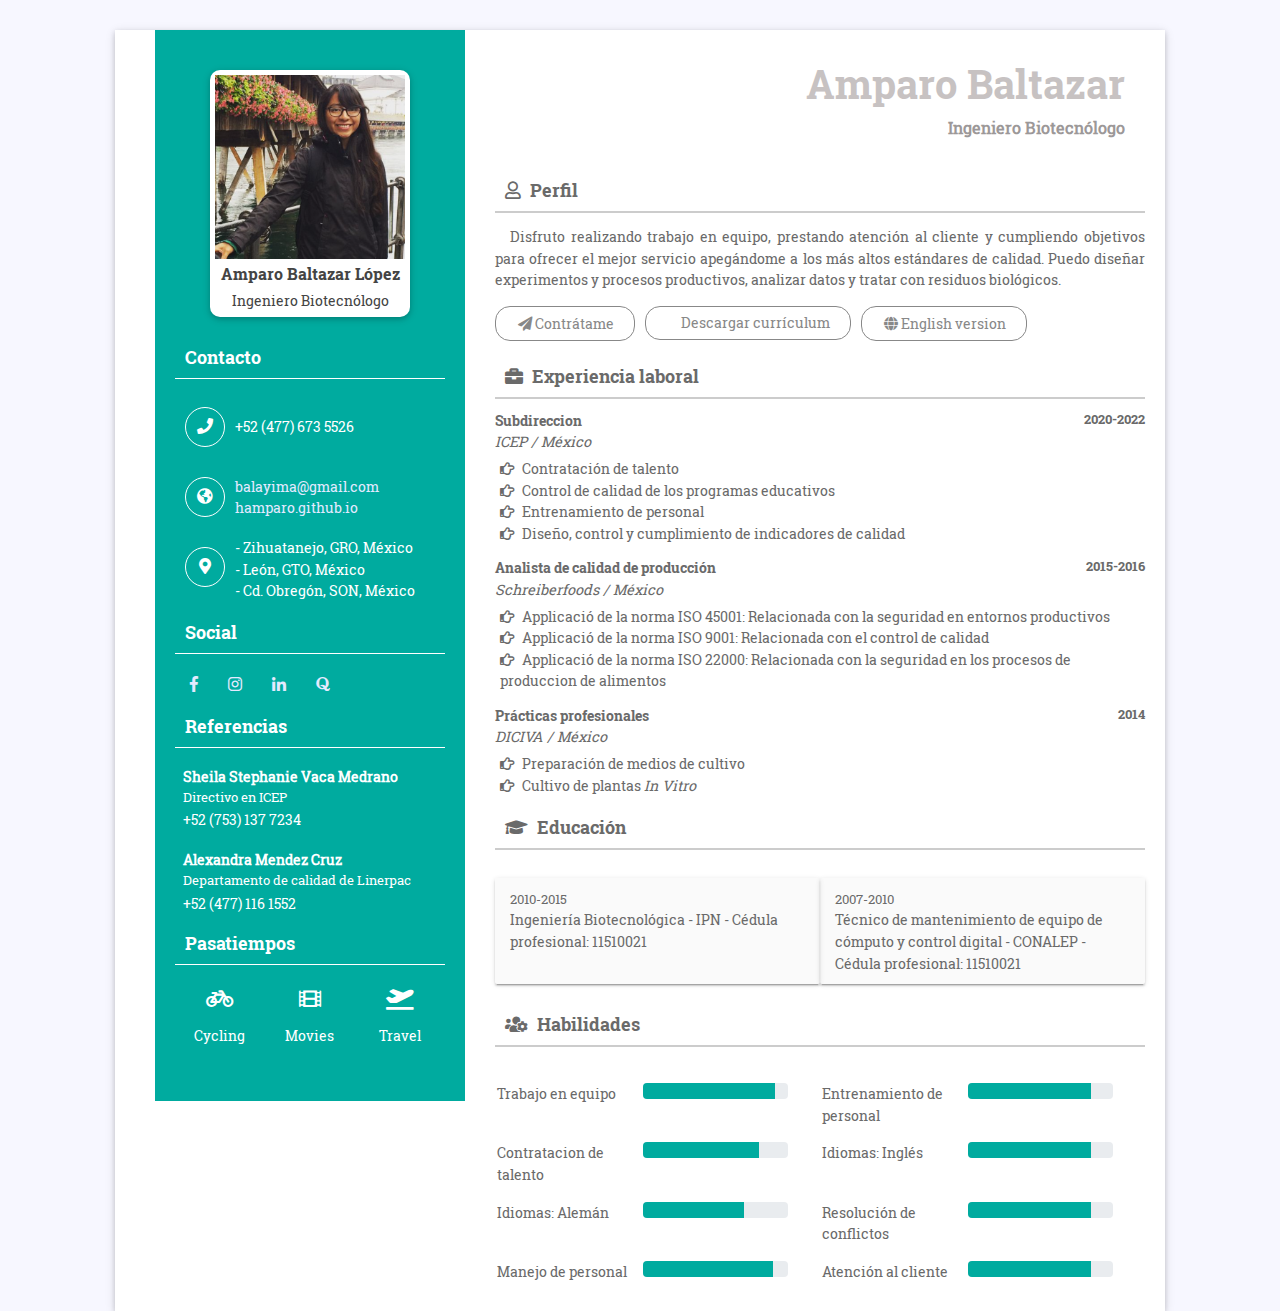
==== commit e4bdb7fb: "PDfs added" ====
--- a/index_es.html
+++ b/index_es.html
@@ -101,10 +101,10 @@
                             <div class="btn-ro row no-margin">
                                 <ul class="btn-link">
                                     <li>
-                                        <a href="mailto:balayima@gmail.com"><i class="fas fa-paper-plane"></i> Hire Me</a>
+                                        <a href="mailto:balayima@gmail.com"><i class="fas fa-paper-plane"></i> Contrátame</a>
                                     </li>
                                     <li>
-                                        <a href="#"><i class="fas fa-cloud-download-alt"></i> Download Resume</a>
+                                        <a href="/assets/cv/Amparo_Baltazar_López_Ingeniero_Biotecnólogo_es.pdf class="fas fa-cloud-download-alt"></i> Descargar currículum</a>
                                     </li>
                                     <li>
                                         <a href="./index.html"><i class="fas fa-globe"></i> English version</a>
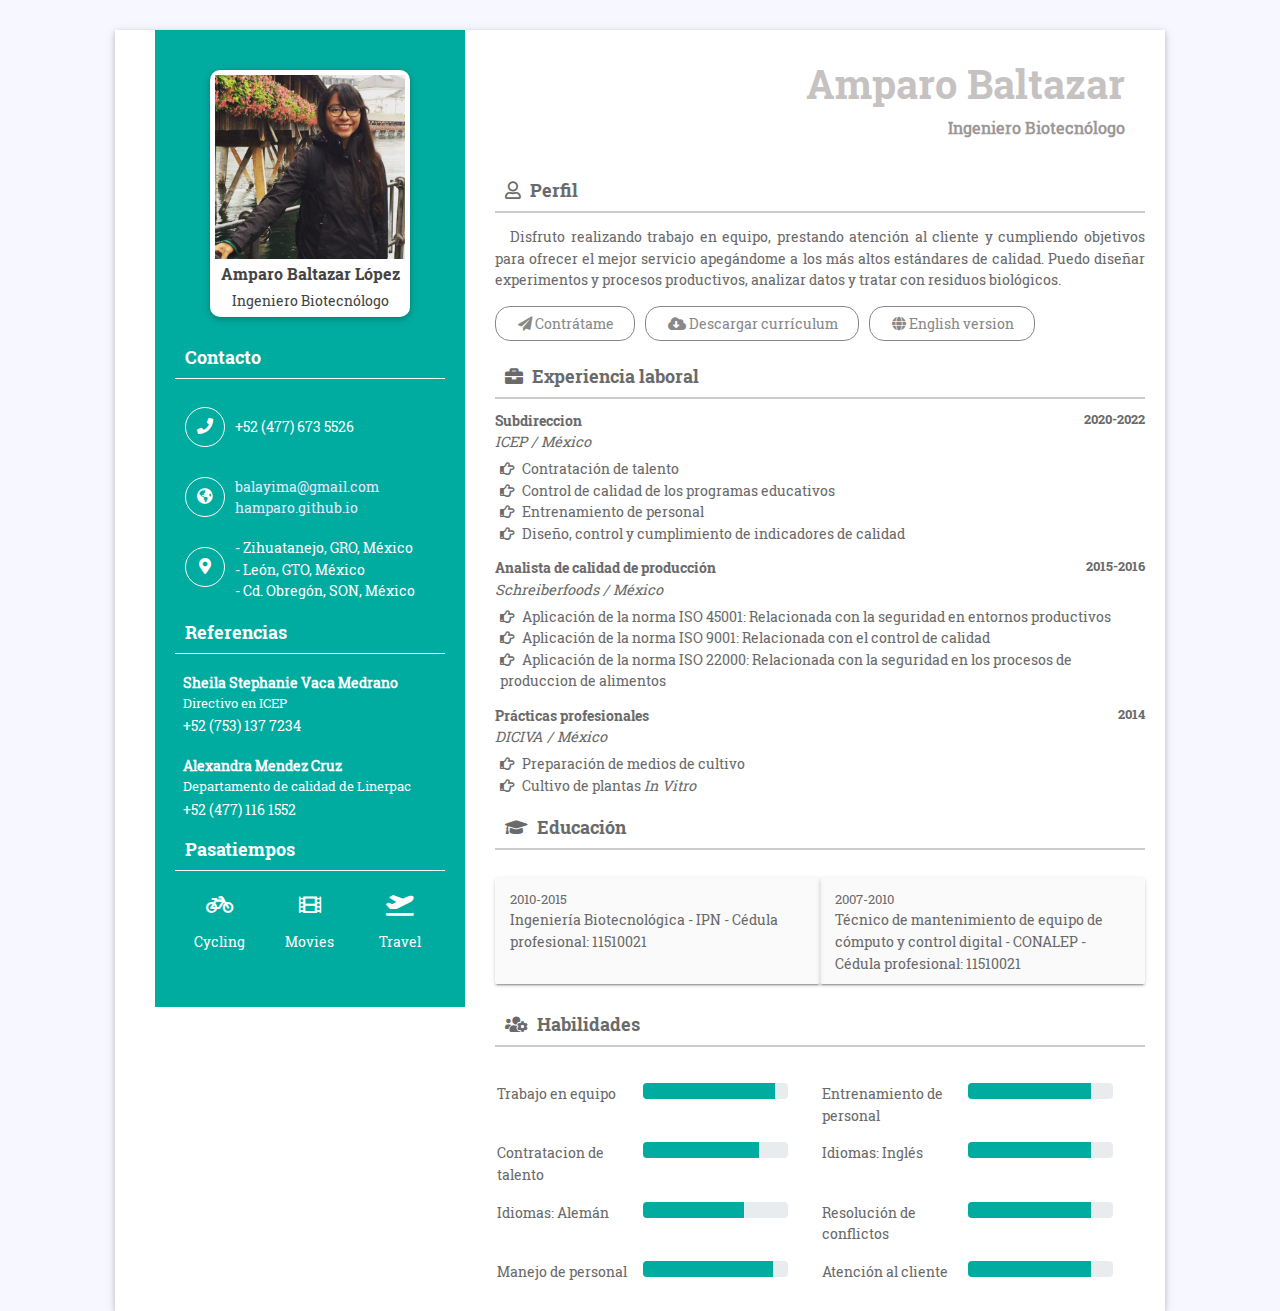
==== commit 6df344ce: "deleted_social" ====
--- a/index_es.html
+++ b/index_es.html
@@ -54,14 +54,7 @@
                                 - Cd. Obregón, SON, México
                             </div>
                         </div>
-                        <h4 class="ltitle">Social</h4>
-                        <ul class="row social-link no-margin">
-                            <a href="https://www.facebook.com/amparo.baltazar.5"><li><i class="fab fa-facebook-f"></i></li></a>
-                            <a href="https://www.instagram.com/hammparo/"><li><i class="fab fa-instagram"></i></li></a>
-                            <!-- <li><i class="fab fa-google-plus-g"></i></li> -->
-                            <a href="https://www.linkedin.com/in/amparo-baltazar-75599abb/?originalSubdomain=mx"><li><i class="fab fa-linkedin-in"></i></li></a>
-                            <a href="https://es.quora.com/profile/Amparo-Baltazar-L%C3%B3pez"><li><i class="fab fa-quora"></i></li></a>
-                        </ul>
+                        
                         <h4 class="ltitle">Referencias</h4>
 
                         <div class="refer-cov">
@@ -104,7 +97,7 @@
                                         <a href="mailto:balayima@gmail.com"><i class="fas fa-paper-plane"></i> Contrátame</a>
                                     </li>
                                     <li>
-                                        <a href="/assets/cv/Amparo_Baltazar_López_Ingeniero_Biotecnólogo_es.pdf class="fas fa-cloud-download-alt"></i> Descargar currículum</a>
+                                        <a href="/assets/cv/Amparo_Baltazar_López_Ingeniero_Biotecnólogo_es.pdf"><i class="fas fa-cloud-download-alt"></i> Descargar currículum</a>
                                     </li>
                                     <li>
                                         <a href="./index.html"><i class="fas fa-globe"></i> English version</a>
@@ -128,10 +121,10 @@
                             <h6> Analista de calidad de producción <span>2015-2016</span></h6>
                             <i>Schreiberfoods / México </i>
                             <ul>
-                                <li><i class="far fa-hand-point-right"></i> Applicació de la norma ISO 45001: Relacionada con la seguridad en entornos productivos</li>
+                                <li><i class="far fa-hand-point-right"></i> Aplicación de la norma ISO 45001: Relacionada con la seguridad en entornos productivos</li>
                                 
-                                <li><i class="far fa-hand-point-right"></i> Applicació de la norma ISO 9001: Relacionada con el control de calidad </li>
-                                <li><i class="far fa-hand-point-right"></i> Applicació de la norma ISO 22000: Relacionada con la seguridad en los procesos de produccion de alimentos </li>
+                                <li><i class="far fa-hand-point-right"></i> Aplicación de la norma ISO 9001: Relacionada con el control de calidad </li>
+                                <li><i class="far fa-hand-point-right"></i> Aplicación de la norma ISO 22000: Relacionada con la seguridad en los procesos de produccion de alimentos </li>
                             </ul>
                         </div>
                         <div class="work-exp">
@@ -276,4 +269,4 @@
 <script src="assets/js/script.js"></script>
 
 
-</html>+</html>
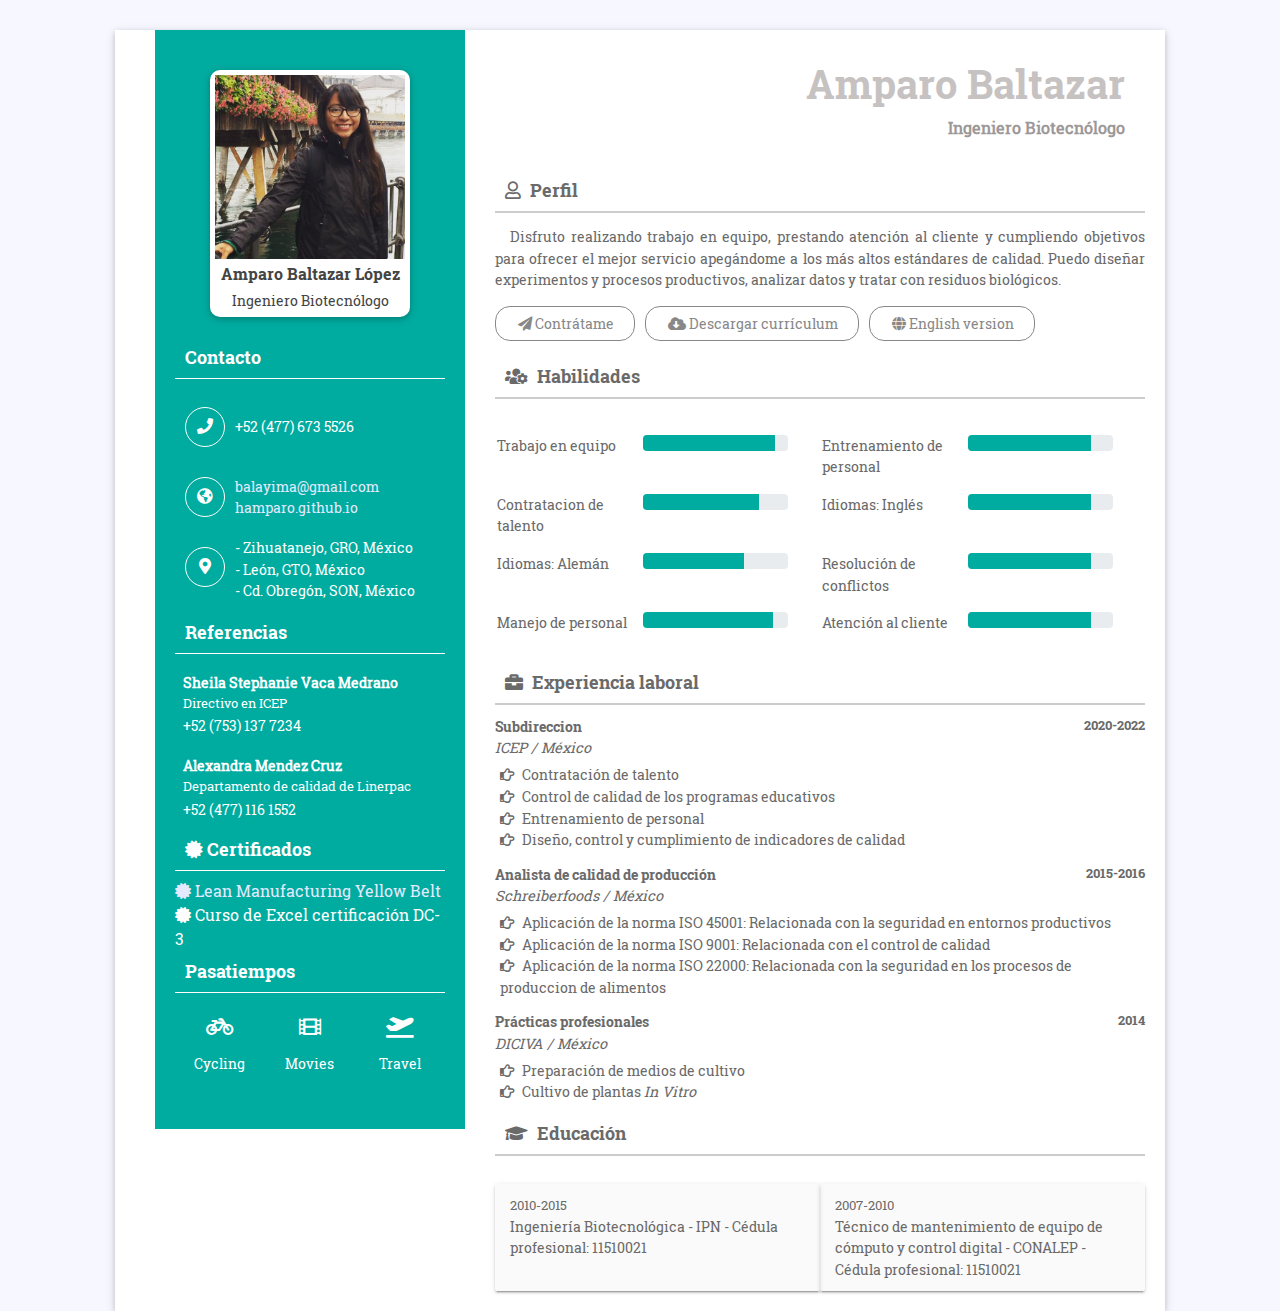
==== commit 73c870c6: "certificates and rearangement" ====
--- a/index_es.html
+++ b/index_es.html
@@ -67,6 +67,15 @@
                             <p>Departamento de calidad de Linerpac </p>
                             <span>+52 (477) 116 1552</span>
                         </div>
+
+                        <h4 class="ltitle"><i class="fas fa-certificate"></i> Certificados</h4>
+                        <div class="work-exp">
+                            <!-- <i class="fa fa-eye"></i><h6"> Links to see certificates:</h6> -->
+                            <ul>
+                                <a href="./certificates/Lean_Manufacturing.jpeg"><li><i class="fas fa-certificate"></i> Lean Manufacturing Yellow Belt</li></a>
+                                <i class="fas fa-certificate"></i> Curso de Excel certificación DC-3</li>
+                            </ul>
+                        </div>                        
                         <h4 class="ltitle">Pasatiempos</h4>
                         <ul class="hoby row no-margin">
                             <!-- <li><i class="fas fa-pencil-alt"></i> <br> Writing</li> -->
@@ -97,7 +106,7 @@
                                         <a href="mailto:balayima@gmail.com"><i class="fas fa-paper-plane"></i> Contrátame</a>
                                     </li>
                                     <li>
-                                        <a href="/assets/cv/Amparo_Baltazar_López_Ingeniero_Biotecnólogo_es.pdf"><i class="fas fa-cloud-download-alt"></i> Descargar currículum</a>
+                                        <a href="/assets/cv/Amparo_Baltazar_López_Ingeniero_Biotecnólogo.pdf"><i class="fas fa-cloud-download-alt"></i> Descargar currículum</a>
                                     </li>
                                     <li>
                                         <a href="./index.html"><i class="fas fa-globe"></i> English version</a>
@@ -105,7 +114,107 @@
                                 </ul>
                             </div>
                         </div>
-
+                        <h2 class="rit-titl"><i class="fas fa-users-cog"></i> Habilidades</h2>
+                        <div class="profess-cover row no-margin">
+                            <div class="col-md-6">
+                                <div class=" prog-row row">
+                                    <div class="col-sm-6">
+                                        Trabajo en equipo
+                                    </div>
+                                    <div class="col-sm-6">
+                                        <div class="progress">
+                                            <div class="progress-bar" role="progressbar" style="width: 91%" aria-valuenow="25" aria-valuemin="0" aria-valuemax="100"></div>
+                                        </div>
+                                    </div>
+                                </div>
+                            </div>
+                            <div class="col-md-6">
+                                <div class="row prog-row">
+                                    <div class="col-sm-6">
+                                        Entrenamiento de personal
+                                    </div>
+                                    <div class="col-sm-6">
+                                        <div class="progress">
+                                            <div class="progress-bar" role="progressbar" style="width: 85%" aria-valuenow="25" aria-valuemin="0" aria-valuemax="100"></div>
+                                        </div>
+                                    </div>
+                                </div>
+                            </div>
+
+                            <div class="col-md-6">
+                                <div class="row prog-row">
+                                    <div class="col-sm-6">
+                                        Contratacion de talento
+                                    </div>
+                                    <div class="col-sm-6">
+                                        <div class="progress">
+                                            <div class="progress-bar" role="progressbar" style="width: 80%" aria-valuenow="25" aria-valuemin="0" aria-valuemax="100"></div>
+                                        </div>
+                                    </div>
+                                </div>
+                            </div>
+                            <div class="col-md-6">
+                                <div class="row prog-row">
+                                    <div class="col-sm-6">
+                                        Idiomas: Inglés
+                                    </div>
+                                    <div class="col-sm-6">
+                                        <div class="progress">
+                                            <div class="progress-bar" role="progressbar" style="width: 85%" aria-valuenow="25" aria-valuemin="0" aria-valuemax="100"></div>
+                                        </div>
+                                    </div>
+                                </div>
+                            </div>
+                            <div class="col-md-6">
+                                <div class="row prog-row">
+                                    <div class="col-sm-6">
+                                        Idiomas: Alemán
+                                    </div>
+                                    <div class="col-sm-6">
+                                        <div class="progress">
+                                            <div class="progress-bar" role="progressbar" style="width: 70%" aria-valuenow="25" aria-valuemin="0" aria-valuemax="100"></div>
+                                        </div>
+                                    </div>
+                                </div>
+                            </div>
+                            <div class="col-md-6">
+                                <div class="row prog-row">
+                                    <div class="col-sm-6">
+                                        Resolución de conflictos
+                                    </div>
+                                    <div class="col-sm-6">
+                                        <div class="progress">
+                                            <div class="progress-bar" role="progressbar" style="width: 85%" aria-valuenow="25" aria-valuemin="0" aria-valuemax="100"></div>
+                                        </div>
+                                    </div>
+                                </div>
+                            </div>
+                            <div class="col-md-6">
+                                <div class="row prog-row">
+                                    <div class="col-sm-6">
+                                        Manejo de personal
+                                    </div>
+                                    <div class="col-sm-6">
+                                        <div class="progress">
+                                            <div class="progress-bar" role="progressbar" style="width: 90%" aria-valuenow="25" aria-valuemin="0" aria-valuemax="100"></div>
+                                        </div>
+                                    </div>
+                                </div>
+                            </div>
+                            <div class="col-md-6">
+                                <div class="row prog-row">
+                                    <div class="col-sm-6">
+                                        Atención al cliente
+                                    </div>
+                                    <div class="col-sm-6">
+                                        <div class="progress">
+                                            <div class="progress-bar" role="progressbar" style="width: 85%" aria-valuenow="25" aria-valuemin="0" aria-valuemax="100"></div>
+                                        </div>
+                                    </div>
+                                </div>
+                            </div>
+
+                        </div>
                         <h2 class="rit-titl"><i class="fas fa-briefcase"></i> Experiencia laboral</h2>
                         <div class="work-exp">
                             <h6> Subdireccion <span>2020-2022</span></h6>
@@ -151,111 +260,7 @@
                             </ul>
                         </div>
 
-                        <h2 class="rit-titl"><i class="fas fa-users-cog"></i> Habilidades</h2>
-                        <div class="profess-cover row no-margin">
-                            <div class="col-md-6">
-                                <div class=" prog-row row">
-                                    <div class="col-sm-6">
-                                        Trabajo en equipo
-                                    </div>
-                                    <div class="col-sm-6">
-                                        <div class="progress">
-                                            <div class="progress-bar" role="progressbar" style="width: 91%" aria-valuenow="25" aria-valuemin="0" aria-valuemax="100"></div>
-                                        </div>
-                                    </div>
-                                </div>
-                            </div>
-                            <div class="col-md-6">
-                                <div class="row prog-row">
-                                    <div class="col-sm-6">
-                                        Entrenamiento de personal
-                                    </div>
-                                    <div class="col-sm-6">
-                                        <div class="progress">
-                                            <div class="progress-bar" role="progressbar" style="width: 85%" aria-valuenow="25" aria-valuemin="0" aria-valuemax="100"></div>
-                                        </div>
-                                    </div>
-                                </div>
-                            </div>
-
-                            <div class="col-md-6">
-                                <div class="row prog-row">
-                                    <div class="col-sm-6">
-                                        Contratacion de talento
-                                    </div>
-                                    <div class="col-sm-6">
-                                        <div class="progress">
-                                            <div class="progress-bar" role="progressbar" style="width: 80%" aria-valuenow="25" aria-valuemin="0" aria-valuemax="100"></div>
-                                        </div>
-                                    </div>
-                                </div>
-                            </div>
-                            <div class="col-md-6">
-                                <div class="row prog-row">
-                                    <div class="col-sm-6">
-                                        Idiomas: Inglés
-                                    </div>
-                                    <div class="col-sm-6">
-                                        <div class="progress">
-                                            <div class="progress-bar" role="progressbar" style="width: 85%" aria-valuenow="25" aria-valuemin="0" aria-valuemax="100"></div>
-                                        </div>
-                                    </div>
-                                </div>
-                            </div>
-                            <div class="col-md-6">
-                                <div class="row prog-row">
-                                    <div class="col-sm-6">
-                                        Idiomas: Alemán
-                                    </div>
-                                    <div class="col-sm-6">
-                                        <div class="progress">
-                                            <div class="progress-bar" role="progressbar" style="width: 70%" aria-valuenow="25" aria-valuemin="0" aria-valuemax="100"></div>
-                                        </div>
-                                    </div>
-                                </div>
-                            </div>
-                            <div class="col-md-6">
-                                <div class="row prog-row">
-                                    <div class="col-sm-6">
-                                        Resolución de conflictos
-                                    </div>
-                                    <div class="col-sm-6">
-                                        <div class="progress">
-                                            <div class="progress-bar" role="progressbar" style="width: 85%" aria-valuenow="25" aria-valuemin="0" aria-valuemax="100"></div>
-                                        </div>
-                                    </div>
-                                </div>
-                            </div>
-                            <div class="col-md-6">
-                                <div class="row prog-row">
-                                    <div class="col-sm-6">
-                                        Manejo de personal
-                                    </div>
-                                    <div class="col-sm-6">
-                                        <div class="progress">
-                                            <div class="progress-bar" role="progressbar" style="width: 90%" aria-valuenow="25" aria-valuemin="0" aria-valuemax="100"></div>
-                                        </div>
-                                    </div>
-                                </div>
-                            </div>
-                            <div class="col-md-6">
-                                <div class="row prog-row">
-                                    <div class="col-sm-6">
-                                        Atención al cliente
-                                    </div>
-                                    <div class="col-sm-6">
-                                        <div class="progress">
-                                            <div class="progress-bar" role="progressbar" style="width: 85%" aria-valuenow="25" aria-valuemin="0" aria-valuemax="100"></div>
-                                        </div>
-                                    </div>
-                                </div>
-                            </div>
-
-
-
-
-
-                        </div>
+                        
                     </div>
                 </div>
             </div>
